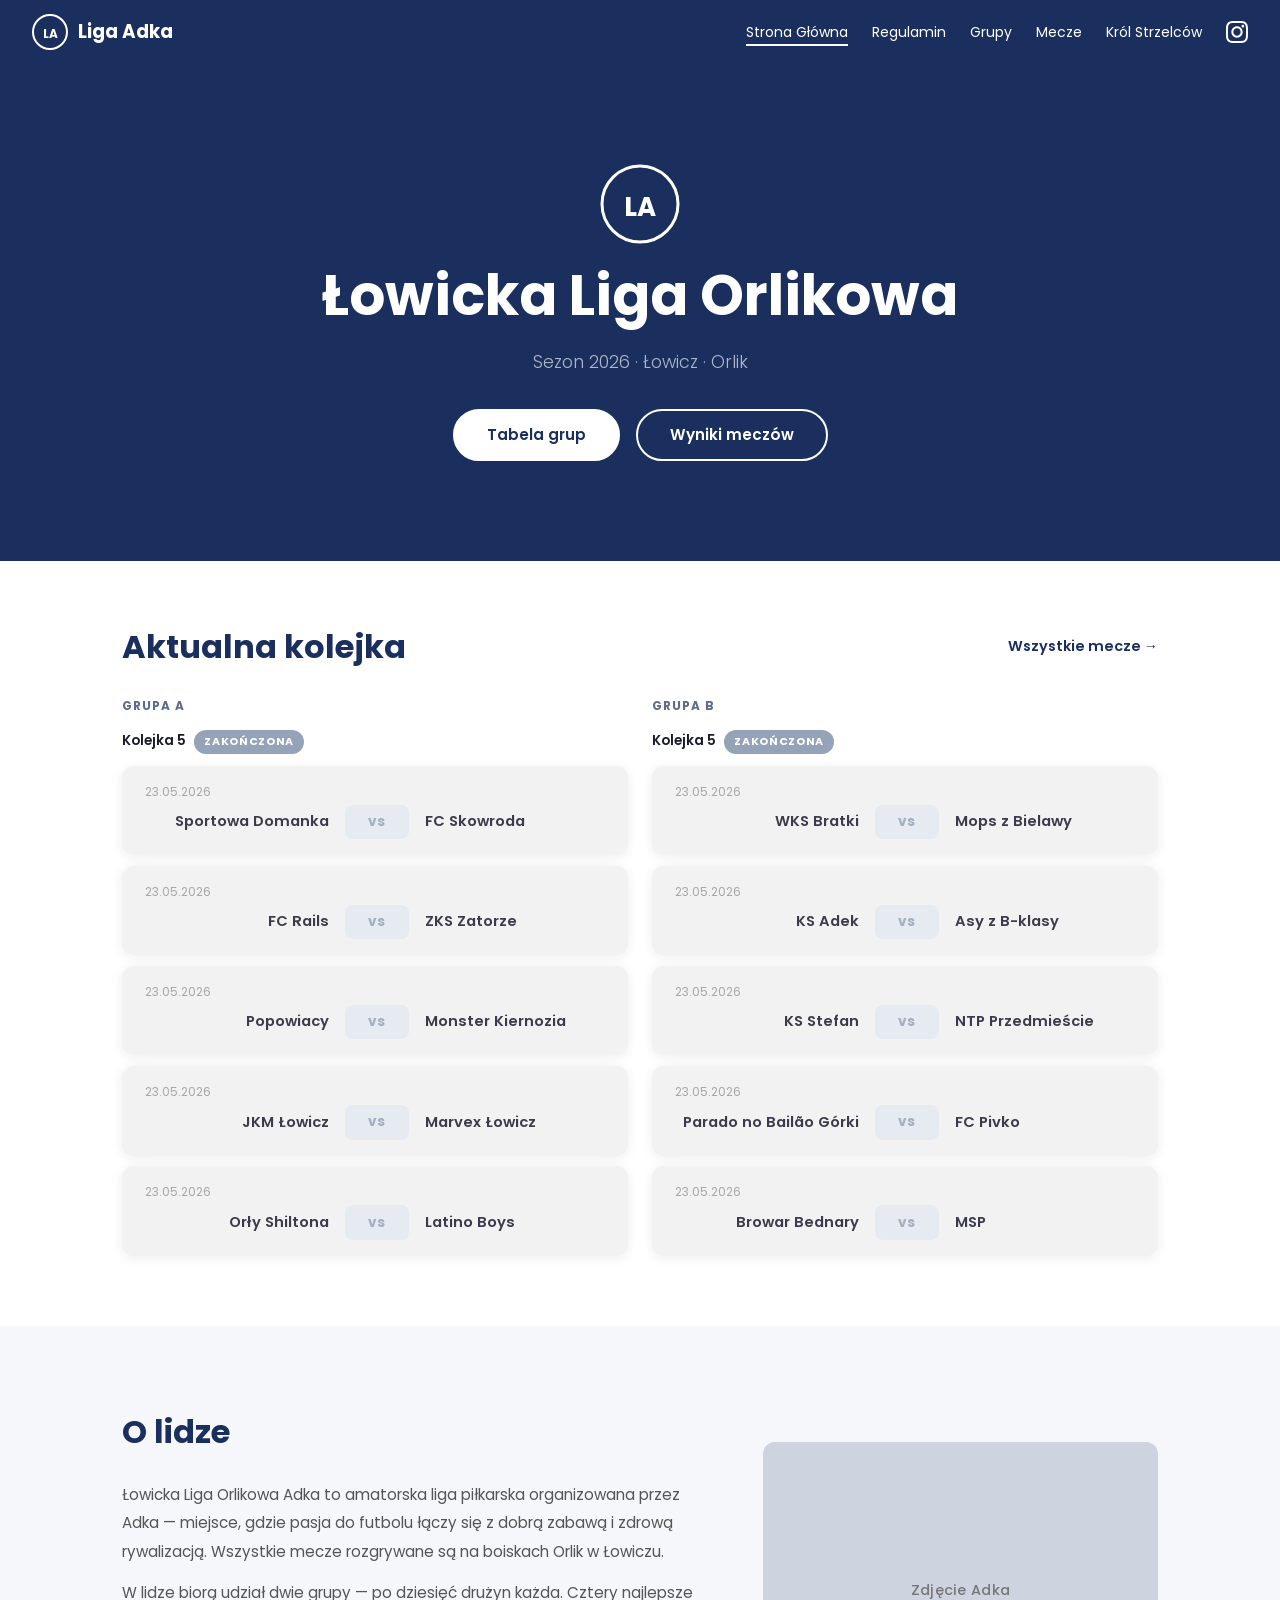
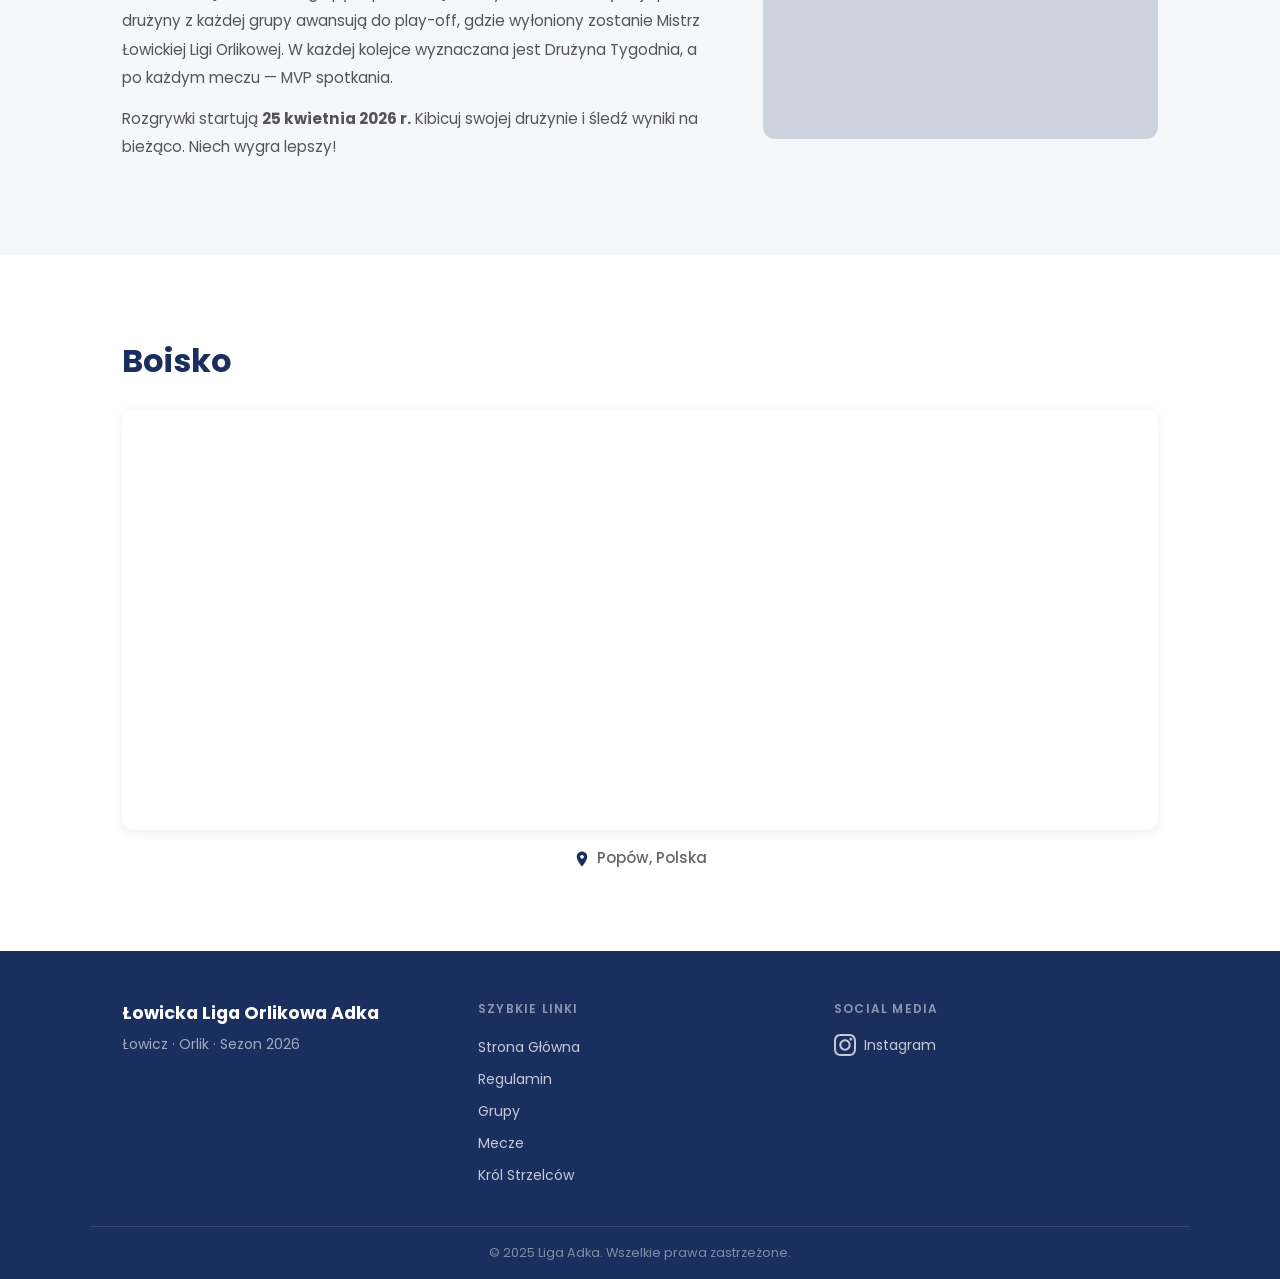
==== index.html @ f75d4519 "Pierwsza wersja strony Łowickiej Ligi Orlikowej Adka Co-Authored-By: Claude Sonnet 4.6 <noreply@anth" ====
<!DOCTYPE html>
<html lang="pl">
<head>
  <meta charset="UTF-8" />
  <meta name="viewport" content="width=device-width, initial-scale=1.0" />
  <title>Łowicka Liga Orlikowa Adka</title>
  <meta name="description" content="Łowicka Liga Orlikowa Adka – amatorska liga piłkarska na Orlikach w Łowiczu. Wyniki, tabele i terminarz." />
  <link rel="preconnect" href="https://fonts.googleapis.com" />
  <link rel="preconnect" href="https://fonts.gstatic.com" crossorigin />
  <link href="https://fonts.googleapis.com/css2?family=Poppins:wght@300;400;600;700&display=swap" rel="stylesheet" />
  <link rel="stylesheet" href="style.css" />
</head>
<body>

<!-- ======== HEADER ======== -->
<header>
  <a href="index.html" class="header-logo">
    <svg width="36" height="36" viewBox="0 0 36 36" fill="none" aria-hidden="true">
      <circle cx="18" cy="18" r="17" stroke="white" stroke-width="2"/>
      <text x="18" y="24" text-anchor="middle" fill="white" font-family="Poppins,sans-serif" font-size="12" font-weight="700">LA</text>
    </svg>
    Liga Adka
  </a>
  <nav aria-label="Główna nawigacja">
    <a href="index.html">Strona Główna</a>
    <a href="regulamin.html">Regulamin</a>
    <a href="grupy.html">Grupy</a>
    <a href="mecze.html">Mecze</a>
    <a href="krol-strzelcow.html">Król Strzelców</a>
    <a href="#" class="instagram-link" aria-label="Instagram">
      <svg viewBox="0 0 24 24" aria-hidden="true"><path d="M12 2.163c3.204 0 3.584.012 4.85.07 3.252.148 4.771 1.691 4.919 4.919.058 1.265.069 1.645.069 4.849 0 3.205-.012 3.584-.069 4.849-.149 3.225-1.664 4.771-4.919 4.919-1.266.058-1.644.07-4.85.07-3.204 0-3.584-.012-4.849-.07-3.26-.149-4.771-1.699-4.919-4.92-.058-1.265-.07-1.644-.07-4.849 0-3.204.013-3.583.07-4.849.149-3.227 1.664-4.771 4.919-4.919 1.266-.057 1.645-.069 4.849-.069zm0-2.163c-3.259 0-3.667.014-4.947.072-4.358.2-6.78 2.618-6.98 6.98-.059 1.281-.073 1.689-.073 4.948 0 3.259.014 3.668.072 4.948.2 4.358 2.618 6.78 6.98 6.98 1.281.058 1.689.072 4.948.072 3.259 0 3.668-.014 4.948-.072 4.354-.2 6.782-2.618 6.979-6.98.059-1.28.073-1.689.073-4.948 0-3.259-.014-3.667-.072-4.947-.196-4.354-2.617-6.78-6.979-6.98-1.281-.059-1.69-.073-4.949-.073zm0 5.838c-3.403 0-6.162 2.759-6.162 6.162s2.759 6.163 6.162 6.163 6.162-2.759 6.162-6.163c0-3.403-2.759-6.162-6.162-6.162zm0 10.162c-2.209 0-4-1.79-4-4 0-2.209 1.791-4 4-4s4 1.791 4 4c0 2.21-1.791 4-4 4zm6.406-11.845c-.796 0-1.441.645-1.441 1.44s.645 1.44 1.441 1.44c.795 0 1.439-.645 1.439-1.44s-.644-1.44-1.439-1.44z"/></svg>
    </a>
  </nav>
  <button class="hamburger" aria-label="Otwórz menu" aria-expanded="false">
    <span></span><span></span><span></span>
  </button>
</header>

<div class="nav-overlay" aria-hidden="true"></div>
<nav class="mobile-nav" aria-label="Menu mobilne">
  <a href="index.html">Strona Główna</a>
  <a href="regulamin.html">Regulamin</a>
  <a href="grupy.html">Grupy</a>
  <a href="mecze.html">Mecze</a>
  <a href="krol-strzelcow.html">Król Strzelców</a>
  <a href="#" class="instagram-link" aria-label="Instagram">
    <svg viewBox="0 0 24 24" aria-hidden="true"><path d="M12 2.163c3.204 0 3.584.012 4.85.07 3.252.148 4.771 1.691 4.919 4.919.058 1.265.069 1.645.069 4.849 0 3.205-.012 3.584-.069 4.849-.149 3.225-1.664 4.771-4.919 4.919-1.266.058-1.644.07-4.85.07-3.204 0-3.584-.012-4.849-.07-3.26-.149-4.771-1.699-4.919-4.92-.058-1.265-.07-1.644-.07-4.849 0-3.204.013-3.583.07-4.849.149-3.227 1.664-4.771 4.919-4.919 1.266-.057 1.645-.069 4.849-.069zm0-2.163c-3.259 0-3.667.014-4.947.072-4.358.2-6.78 2.618-6.98 6.98-.059 1.281-.073 1.689-.073 4.948 0 3.259.014 3.668.072 4.948.2 4.358 2.618 6.78 6.98 6.98 1.281.058 1.689.072 4.948.072 3.259 0 3.668-.014 4.948-.072 4.354-.2 6.782-2.618 6.979-6.98.059-1.28.073-1.689.073-4.948 0-3.259-.014-3.667-.072-4.947-.196-4.354-2.617-6.78-6.979-6.98-1.281-.059-1.69-.073-4.949-.073zm0 5.838c-3.403 0-6.162 2.759-6.162 6.162s2.759 6.163 6.162 6.163 6.162-2.759 6.162-6.163c0-3.403-2.759-6.162-6.162-6.162zm0 10.162c-2.209 0-4-1.79-4-4 0-2.209 1.791-4 4-4s4 1.791 4 4c0 2.21-1.791 4-4 4zm6.406-11.845c-.796 0-1.441.645-1.441 1.44s.645 1.44 1.441 1.44c.795 0 1.439-.645 1.439-1.44s-.644-1.44-1.439-1.44z"/></svg>
    Instagram
  </a>
</nav>

<!-- ======== MAIN ======== -->
<main>

  <!-- HERO -->
  <section class="hero">
    <svg class="hero-logo" viewBox="0 0 80 80" fill="none" aria-label="Logo Liga Adka">
      <circle cx="40" cy="40" r="38" stroke="white" stroke-width="3"/>
      <text x="40" y="52" text-anchor="middle" fill="white" font-family="Poppins,sans-serif" font-size="26" font-weight="700">LA</text>
    </svg>
    <h1>Łowicka Liga Orlikowa</h1>
    <p>Sezon 2026 · Łowicz · Orlik</p>
    <div class="hero-buttons">
      <a href="grupy.html" class="btn btn-filled">Tabela grup</a>
      <a href="mecze.html" class="btn btn-outline">Wyniki meczów</a>
    </div>
  </section>

  <!-- AKTUALNA KOLEJKA -->
  <section class="index-round-section">
    <div class="container">
      <div class="index-round-header fade-up">
        <h2>Aktualna kolejka</h2>
        <a href="mecze.html" class="link-arrow">Wszystkie mecze →</a>
      </div>
      <div id="index-round-preview" class="fade-up">
        <div class="spinner-wrap"><div class="spinner"></div></div>
      </div>
    </div>
  </section>

  <!-- O LIDZE -->
  <section>
    <div class="container">
      <div class="about-grid fade-up">
        <div class="about-text">
          <h2>O lidze</h2>
          <p>Łowicka Liga Orlikowa Adka to amatorska liga piłkarska organizowana przez Adka — miejsce, gdzie pasja do futbolu łączy się z dobrą zabawą i zdrową rywalizacją. Wszystkie mecze rozgrywane są na boiskach Orlik w Łowiczu.</p>
          <p>W lidze biorą udział dwie grupy — po dziesięć drużyn każda. Cztery najlepsze drużyny z każdej grupy awansują do play-off, gdzie wyłoniony zostanie Mistrz Łowickiej Ligi Orlikowej. W każdej kolejce wyznaczana jest Drużyna Tygodnia, a po każdym meczu — MVP spotkania.</p>
          <p>Rozgrywki startują <strong>25 kwietnia 2026 r.</strong> Kibicuj swojej drużynie i śledź wyniki na bieżąco. Niech wygra lepszy!</p>
        </div>
        <div class="about-image" role="img" aria-label="Zdjęcie Adka">
          Zdjęcie Adka
        </div>
      </div>
    </div>
  </section>

  <!-- BOISKO -->
  <section class="location-section">
    <div class="container">
      <h2 class="fade-up">Boisko</h2>
      <div class="map-wrapper fade-up">
        <iframe
          src="https://maps.google.com/maps?q=Pop%C3%B3w%2C+Polska&t=&z=13&ie=UTF8&iwloc=&output=embed"
          title="Lokalizacja boiska – Popów, Polska"
          allowfullscreen
          loading="lazy"
          referrerpolicy="no-referrer-when-downgrade">
        </iframe>
      </div>
      <div class="location-label fade-up">
        <svg viewBox="0 0 24 24" aria-hidden="true"><path d="M12 2C8.13 2 5 5.13 5 9c0 5.25 7 13 7 13s7-7.75 7-13c0-3.87-3.13-7-7-7zm0 9.5c-1.38 0-2.5-1.12-2.5-2.5s1.12-2.5 2.5-2.5 2.5 1.12 2.5 2.5-1.12 2.5-2.5 2.5z"/></svg>
        Popów, Polska
      </div>
    </div>
  </section>

</main>

<!-- ======== FOOTER ======== -->
<footer>
  <div class="footer-inner">
    <div class="footer-brand">
      <strong>Łowicka Liga Orlikowa Adka</strong>
      <p>Łowicz · Orlik · Sezon 2026</p>
    </div>
    <div class="footer-links">
      <h4>Szybkie linki</h4>
      <ul>
        <li><a href="index.html">Strona Główna</a></li>
        <li><a href="regulamin.html">Regulamin</a></li>
        <li><a href="grupy.html">Grupy</a></li>
        <li><a href="mecze.html">Mecze</a></li>
        <li><a href="krol-strzelcow.html">Król Strzelców</a></li>
      </ul>
    </div>
    <div class="footer-social">
      <h4>Social Media</h4>
      <a href="#" aria-label="Profil Instagram Ligi Adka">
        <svg viewBox="0 0 24 24" aria-hidden="true"><path d="M12 2.163c3.204 0 3.584.012 4.85.07 3.252.148 4.771 1.691 4.919 4.919.058 1.265.069 1.645.069 4.849 0 3.205-.012 3.584-.069 4.849-.149 3.225-1.664 4.771-4.919 4.919-1.266.058-1.644.07-4.85.07-3.204 0-3.584-.012-4.849-.07-3.26-.149-4.771-1.699-4.919-4.92-.058-1.265-.07-1.644-.07-4.849 0-3.204.013-3.583.07-4.849.149-3.227 1.664-4.771 4.919-4.919 1.266-.057 1.645-.069 4.849-.069zm0-2.163c-3.259 0-3.667.014-4.947.072-4.358.2-6.78 2.618-6.98 6.98-.059 1.281-.073 1.689-.073 4.948 0 3.259.014 3.668.072 4.948.2 4.358 2.618 6.78 6.98 6.98 1.281.058 1.689.072 4.948.072 3.259 0 3.668-.014 4.948-.072 4.354-.2 6.782-2.618 6.979-6.98.059-1.28.073-1.689.073-4.948 0-3.259-.014-3.667-.072-4.947-.196-4.354-2.617-6.78-6.979-6.98-1.281-.059-1.69-.073-4.949-.073zm0 5.838c-3.403 0-6.162 2.759-6.162 6.162s2.759 6.163 6.162 6.163 6.162-2.759 6.162-6.163c0-3.403-2.759-6.162-6.162-6.162zm0 10.162c-2.209 0-4-1.79-4-4 0-2.209 1.791-4 4-4s4 1.791 4 4c0 2.21-1.791 4-4 4zm6.406-11.845c-.796 0-1.441.645-1.441 1.44s.645 1.44 1.441 1.44c.795 0 1.439-.645 1.439-1.44s-.644-1.44-1.439-1.44z"/></svg>
        Instagram
      </a>
    </div>
  </div>
  <div class="footer-bottom">
    <p>© 2025 Liga Adka. Wszelkie prawa zastrzeżone.</p>
  </div>
</footer>

<script src="script.js"></script>
</body>
</html>
---- style.css ----
@import url('https://fonts.googleapis.com/css2?family=Poppins:wght@300;400;600;700&display=swap');

*, *::before, *::after {
  box-sizing: border-box;
  margin: 0;
  padding: 0;
}

:root {
  --primary: #1a2f5e;
  --white: #ffffff;
  --bg: #f5f7fa;
  --text: #1a1a2e;
  --card-shadow: 0 2px 12px rgba(0,0,0,0.08);
  --radius: 12px;
  --transition: 0.3s ease;
}

html { scroll-behavior: smooth; }

body {
  font-family: 'Poppins', sans-serif;
  background: var(--bg);
  color: var(--text);
  line-height: 1.6;
  min-height: 100vh;
  display: flex;
  flex-direction: column;
}

main { flex: 1; }

/* ======== HEADER ======== */
header {
  position: sticky;
  top: 0;
  z-index: 1000;
  background: var(--primary);
  padding: 0 2rem;
  height: 64px;
  display: flex;
  align-items: center;
  justify-content: space-between;
}

.header-logo {
  color: var(--white);
  font-weight: 700;
  font-size: 1.15rem;
  text-decoration: none;
  display: flex;
  align-items: center;
  gap: 0.6rem;
  flex-shrink: 0;
}

.header-logo svg { width: 36px; height: 36px; }

header > nav {
  display: flex;
  align-items: center;
  gap: 1.5rem;
}

header > nav a {
  color: var(--white);
  text-decoration: none;
  font-weight: 400;
  font-size: 0.875rem;
  position: relative;
  transition: opacity var(--transition);
  white-space: nowrap;
}

header > nav a::after {
  content: '';
  position: absolute;
  bottom: -3px;
  left: 0;
  width: 0;
  height: 2px;
  background: var(--white);
  transition: width var(--transition);
}

header > nav a:hover::after,
header > nav a.active::after { width: 100%; }

header > nav a.instagram-link { display: flex; align-items: center; }
header > nav a.instagram-link svg { width: 22px; height: 22px; fill: var(--white); }

/* ======== HAMBURGER ======== */
.hamburger {
  display: none;
  flex-direction: column;
  justify-content: space-between;
  width: 26px;
  height: 18px;
  cursor: pointer;
  background: none;
  border: none;
  padding: 0;
  z-index: 1100;
  flex-shrink: 0;
}

.hamburger span {
  display: block;
  height: 2px;
  background: var(--white);
  border-radius: 2px;
  transition: transform var(--transition), opacity var(--transition);
}

.hamburger.open span:nth-child(1) { transform: translateY(8px) rotate(45deg); }
.hamburger.open span:nth-child(2) { opacity: 0; }
.hamburger.open span:nth-child(3) { transform: translateY(-8px) rotate(-45deg); }

/* ======== MOBILE NAV ======== */
.mobile-nav {
  display: none;
  position: fixed;
  top: 0;
  right: -50%;
  width: 50%;
  height: 100%;
  background: var(--primary);
  z-index: 1050;
  flex-direction: column;
  padding: 80px 2rem 2rem;
  gap: 0;
  transition: right var(--transition);
  overflow-y: auto;
}

.mobile-nav.open { right: 0; }

.mobile-nav a {
  color: var(--white);
  text-decoration: none;
  font-size: 1rem;
  font-weight: 500;
  padding: 0.85rem 0;
  border-bottom: 1px solid rgba(255,255,255,0.12);
  transition: opacity var(--transition);
}

.mobile-nav a:last-child { border-bottom: none; margin-top: 0.5rem; }
.mobile-nav a:hover { opacity: 0.8; }

.mobile-nav a.instagram-link {
  display: flex;
  align-items: center;
  gap: 0.6rem;
}

.mobile-nav a.instagram-link svg {
  width: 20px;
  height: 20px;
  fill: var(--white);
}

.nav-overlay {
  display: none;
  position: fixed;
  top: 0;
  left: 0;
  width: 50%;
  height: 100%;
  z-index: 1040;
  cursor: pointer;
}

.nav-overlay.open { display: block; }

/* ======== HERO ======== */
.hero {
  background: var(--primary);
  padding: 100px 2rem;
  text-align: center;
  display: flex;
  flex-direction: column;
  align-items: center;
  gap: 1.25rem;
}

.hero-logo { width: 80px; height: 80px; }

.hero h1 {
  color: var(--white);
  font-size: clamp(2rem, 5vw, 3.5rem);
  font-weight: 700;
  line-height: 1.15;
}

.hero p {
  color: rgba(255,255,255,0.65);
  font-size: 1.1rem;
  font-weight: 300;
}

.hero-buttons {
  display: flex;
  gap: 1rem;
  flex-wrap: wrap;
  justify-content: center;
  margin-top: 0.75rem;
}

/* ======== BUTTONS ======== */
.btn {
  display: inline-block;
  padding: 0.75rem 2rem;
  border-radius: 999px;
  font-family: 'Poppins', sans-serif;
  font-size: 0.95rem;
  font-weight: 600;
  text-decoration: none;
  cursor: pointer;
  transition: var(--transition);
}

.btn-filled {
  background: var(--white);
  color: var(--primary);
  border: 2px solid var(--white);
}

.btn-filled:hover { background: rgba(255,255,255,0.87); }

.btn-outline {
  background: transparent;
  color: var(--white);
  border: 2px solid var(--white);
}

.btn-outline:hover { background: rgba(255,255,255,0.15); }

/* ======== LAYOUT ======== */
section { padding: 80px 0; }

.container {
  max-width: 1100px;
  margin: 0 auto;
  padding: 0 2rem;
}

.page-header {
  background: var(--primary);
  padding: 3rem 2rem;
  text-align: center;
}

.page-header h1 {
  color: var(--white);
  font-size: clamp(1.8rem, 4vw, 2.5rem);
  font-weight: 700;
}

h2 {
  color: var(--primary);
  font-size: clamp(1.4rem, 3vw, 2rem);
  font-weight: 700;
  margin-bottom: 1.5rem;
}

/* ======== O LIDZE ======== */
.about-grid {
  display: grid;
  grid-template-columns: 3fr 2fr;
  gap: 3rem;
  align-items: center;
}

.about-text p {
  color: #555;
  line-height: 1.85;
  margin-bottom: 0.85rem;
  font-size: 0.95rem;
}

.about-image {
  background: #ced3e0;
  border-radius: var(--radius);
  aspect-ratio: 4/3;
  display: flex;
  align-items: center;
  justify-content: center;
  color: #777;
  font-size: 0.9rem;
  text-align: center;
  font-weight: 500;
  letter-spacing: 0.02em;
}

/* ======== LOCATION ======== */
.location-section { background: var(--white); }

.map-wrapper {
  border-radius: var(--radius);
  overflow: hidden;
  box-shadow: var(--card-shadow);
  margin-bottom: 1rem;
}

.map-wrapper iframe {
  display: block;
  width: 100%;
  height: 420px;
  border: none;
}

.location-label {
  display: flex;
  align-items: center;
  justify-content: center;
  gap: 0.4rem;
  color: #666;
  font-size: 0.95rem;
  font-weight: 500;
}

.location-label svg { width: 18px; height: 18px; fill: var(--primary); flex-shrink: 0; }

/* ======== TABS ======== */
.tabs-wrapper { margin-bottom: 0; }

.tabs {
  display: flex;
  gap: 0.5rem;
  margin-bottom: 1.5rem;
}

.tab-btn {
  padding: 0.6rem 1.6rem;
  border-radius: 999px;
  border: 2px solid var(--primary);
  background: var(--white);
  color: var(--primary);
  font-family: 'Poppins', sans-serif;
  font-size: 0.9rem;
  font-weight: 600;
  cursor: pointer;
  transition: background var(--transition), color var(--transition);
}

.tab-btn.active,
.tab-btn:hover {
  background: var(--primary);
  color: var(--white);
}

.tab-panel { display: none; }
.tab-panel.active { display: block; }

/* ======== TABLES ======== */
.table-wrapper {
  overflow-x: auto;
  border-radius: var(--radius);
  box-shadow: var(--card-shadow);
}

table {
  width: 100%;
  border-collapse: collapse;
  background: var(--white);
  font-size: 0.88rem;
}

thead th {
  background: var(--primary);
  color: var(--white);
  padding: 0.9rem 1rem;
  text-align: left;
  font-weight: 600;
  white-space: nowrap;
  font-size: 0.8rem;
  text-transform: uppercase;
  letter-spacing: 0.04em;
}

tbody tr {
  border-bottom: 1px solid #eef0f5;
  transition: background var(--transition);
}

tbody tr:hover { background: #f0f4ff; }
tbody tr:last-child { border-bottom: none; }

tbody td {
  padding: 0.85rem 1rem;
  white-space: nowrap;
}

td.pts {
  font-weight: 700;
  color: var(--primary);
  font-size: 1rem;
}

/* Top 3 scorer */
tr.gold   { background: #fffbeb; }
tr.silver { background: #f8f9fa; }
tr.bronze { background: #fff5f0; }

tr.gold td:nth-child(1)::before   { content: '🥇 '; }
tr.silver td:nth-child(1)::before { content: '🥈 '; }
tr.bronze td:nth-child(1)::before { content: '🥉 '; }

/* Playoff advancement zone */
tr.advances td:first-child {
  border-left: 3px solid #27ae60;
  padding-left: calc(1rem - 3px);
}

.playoffs-legend {
  display: flex;
  align-items: center;
  gap: 0.5rem;
  margin-top: 0.75rem;
  font-size: 0.78rem;
  color: #555;
  font-weight: 500;
}

.playoffs-legend-dot {
  width: 14px;
  height: 14px;
  border-left: 3px solid #27ae60;
  background: rgba(39,174,96,0.07);
  border-radius: 2px;
  flex-shrink: 0;
}

.playoff-cutoff {
  border-bottom: 2px dashed #27ae60 !important;
}

/* ======== ROUND NAVIGATOR ======== */
.round-nav {
  display: flex;
  align-items: center;
  justify-content: space-between;
  background: var(--white);
  border-radius: var(--radius);
  box-shadow: var(--card-shadow);
  padding: 1rem 1.25rem;
  margin-bottom: 1.25rem;
  gap: 0.5rem;
}

.round-nav-btn {
  width: 40px;
  height: 40px;
  min-width: 40px;
  border-radius: 50%;
  border: 2px solid var(--primary);
  background: transparent;
  color: var(--primary);
  cursor: pointer;
  display: flex;
  align-items: center;
  justify-content: center;
  transition: background var(--transition), color var(--transition), border-color var(--transition);
}

.round-nav-btn:hover:not(:disabled) {
  background: var(--primary);
  color: var(--white);
}

.round-nav-btn:disabled {
  border-color: #ddd;
  color: #ccc;
  cursor: not-allowed;
}

.round-nav-btn svg { width: 20px; height: 20px; fill: currentColor; }

.round-nav-center {
  flex: 1;
  text-align: center;
  display: flex;
  flex-direction: column;
  align-items: center;
  gap: 0.15rem;
}

.round-nav-num {
  font-weight: 700;
  font-size: 1.05rem;
  color: var(--primary);
  line-height: 1.2;
}

.round-nav-date {
  font-size: 0.8rem;
  color: #888;
}

.round-badge {
  display: inline-block;
  padding: 0.18rem 0.65rem;
  border-radius: 999px;
  font-size: 0.68rem;
  font-weight: 700;
  letter-spacing: 0.06em;
  text-transform: uppercase;
  margin-top: 0.2rem;
}

.round-badge.today-badge-round { background: #27ae60; color: #fff; animation: badge-pulse 2s ease infinite; }
.round-badge.upcoming-badge    { background: #3b82f6; color: #fff; }
.round-badge.past-badge        { background: #94a3b8; color: #fff; }

@keyframes badge-pulse { 0%,100% { opacity:1; } 50% { opacity:.7; } }

.round-dots {
  display: flex;
  justify-content: center;
  gap: 6px;
  margin-top: 1rem;
}

.round-dot {
  width: 8px;
  height: 8px;
  border-radius: 50%;
  cursor: pointer;
  transition: background var(--transition), transform var(--transition);
}

.round-dot.past     { background: #c8d0e0; }
.round-dot.upcoming { background: #bfdbfe; }
.round-dot.active   { background: var(--primary); transform: scale(1.4); }
.round-dot.today    { background: #27ae60; }

/* ======== MATCH CARDS ======== */
.match-card {
  background: var(--white);
  border-radius: var(--radius);
  box-shadow: var(--card-shadow);
  padding: 1rem 1.25rem;
  display: grid;
  grid-template-columns: 1fr auto 1fr;
  grid-template-rows: auto auto;
  align-items: center;
  column-gap: 1rem;
  row-gap: 0.25rem;
  margin-bottom: 0.65rem;
  transition: transform var(--transition), box-shadow var(--transition);
  border-left: 3px solid transparent;
}

.match-card:hover {
  transform: translateY(-4px);
  box-shadow: 0 6px 20px rgba(0,0,0,0.12);
}

.match-card.status-today  { border-left-color: #27ae60; background: #f0fdf4; }
.match-card.status-past   { opacity: 0.92; }
.match-card.status-upcoming { border-left-color: #3b82f6; }

.match-date {
  grid-column: 1 / -1;
  font-size: 0.75rem;
  color: #999;
  font-weight: 400;
  display: flex;
  align-items: center;
  gap: 0.4rem;
}

.today-label {
  display: inline-block;
  background: #27ae60;
  color: #fff;
  font-size: 0.6rem;
  font-weight: 700;
  padding: 0.1rem 0.4rem;
  border-radius: 4px;
  letter-spacing: 0.06em;
  text-transform: uppercase;
}

.match-home {
  text-align: right;
  font-weight: 600;
  font-size: 0.92rem;
}

.match-score {
  background: var(--primary);
  color: var(--white);
  padding: 0.4rem 0.9rem;
  border-radius: 8px;
  font-weight: 700;
  font-size: 1rem;
  text-align: center;
  white-space: nowrap;
  min-width: 64px;
  letter-spacing: 0.02em;
}

.match-score.pending {
  background: #e2e8f0;
  color: #94a3b8;
  font-size: 0.85rem;
}

.match-away {
  font-weight: 600;
  font-size: 0.92rem;
}

/* ======== INDEX ROUND PREVIEW ======== */
.index-round-section {
  background: var(--white);
  padding: 60px 0;
}

.index-round-header {
  display: flex;
  align-items: center;
  justify-content: space-between;
  margin-bottom: 1.5rem;
  flex-wrap: wrap;
  gap: 0.75rem;
}

.index-round-header h2 { margin-bottom: 0; }

.link-arrow {
  color: var(--primary);
  text-decoration: none;
  font-weight: 600;
  font-size: 0.9rem;
  display: flex;
  align-items: center;
  gap: 0.3rem;
  transition: gap var(--transition);
  white-space: nowrap;
}

.link-arrow:hover { gap: 0.6rem; }

.round-preview-grid {
  display: grid;
  grid-template-columns: 1fr 1fr;
  gap: 1.5rem;
}

.round-preview-col h3 {
  font-size: 0.75rem;
  font-weight: 700;
  text-transform: uppercase;
  letter-spacing: 0.08em;
  color: var(--primary);
  margin-bottom: 0.75rem;
  opacity: 0.7;
}

.round-preview-info {
  display: flex;
  align-items: center;
  gap: 0.5rem;
  margin-bottom: 0.75rem;
  font-size: 0.85rem;
  font-weight: 600;
  color: var(--text);
}

@media (max-width: 600px) {
  .round-preview-grid { grid-template-columns: 1fr; }
}

/* ======== CLUB LINK IN TABLE ======== */
.club-link {
  background: none;
  border: none;
  padding: 0;
  font-family: inherit;
  font-size: inherit;
  font-weight: 600;
  color: var(--primary);
  cursor: pointer;
  text-decoration: underline;
  text-decoration-color: transparent;
  text-underline-offset: 3px;
  transition: text-decoration-color var(--transition), opacity var(--transition);
  text-align: left;
}

.club-link:hover {
  text-decoration-color: var(--primary);
  opacity: 0.8;
}

/* ======== CLUB MODAL ======== */
.club-modal-overlay {
  display: none;
  position: fixed;
  inset: 0;
  background: rgba(10, 20, 50, 0.55);
  z-index: 3000;
  align-items: center;
  justify-content: center;
  padding: 1rem;
  backdrop-filter: blur(3px);
  animation: overlay-in 0.2s ease;
}

.club-modal-overlay.open {
  display: flex;
}

@keyframes overlay-in { from { opacity:0; } to { opacity:1; } }

.club-modal {
  background: var(--white);
  border-radius: 16px;
  max-width: 480px;
  width: 100%;
  max-height: 88vh;
  overflow-y: auto;
  box-shadow: 0 24px 64px rgba(0,0,0,0.28);
  animation: modal-in 0.25s ease;
}

@keyframes modal-in {
  from { opacity:0; transform: translateY(20px) scale(0.97); }
  to   { opacity:1; transform: translateY(0) scale(1); }
}

.club-modal-header {
  background: var(--primary);
  padding: 1.5rem;
  border-radius: 16px 16px 0 0;
  display: flex;
  align-items: flex-start;
  justify-content: space-between;
  gap: 1rem;
}

.club-modal-badge {
  display: inline-block;
  background: rgba(255,255,255,0.2);
  color: rgba(255,255,255,0.85);
  font-size: 0.7rem;
  font-weight: 700;
  text-transform: uppercase;
  letter-spacing: 0.08em;
  padding: 0.18rem 0.6rem;
  border-radius: 999px;
  margin-bottom: 0.4rem;
}

.club-modal-title {
  color: var(--white);
  font-size: 1.25rem;
  font-weight: 700;
  margin: 0;
}

.club-modal-close {
  background: rgba(255,255,255,0.15);
  border: none;
  color: var(--white);
  width: 34px;
  height: 34px;
  min-width: 34px;
  border-radius: 50%;
  cursor: pointer;
  font-size: 1rem;
  display: flex;
  align-items: center;
  justify-content: center;
  transition: background var(--transition);
  margin-top: 2px;
}

.club-modal-close:hover { background: rgba(255,255,255,0.28); }

.club-modal-body { padding: 1.5rem; }

.club-stats-row {
  display: flex;
  gap: 0.75rem;
  margin-bottom: 1.5rem;
}

.club-stat {
  background: var(--bg);
  border-radius: 10px;
  padding: 0.85rem 0.75rem;
  text-align: center;
  flex: 1;
}

.club-stat-num {
  font-size: 1.6rem;
  font-weight: 700;
  color: var(--primary);
  line-height: 1;
}

.club-stat-label {
  font-size: 0.72rem;
  color: #888;
  margin-top: 0.3rem;
  font-weight: 500;
}

.club-players-list {
  display: flex;
  flex-direction: column;
  gap: 0;
}

.club-player-row {
  display: flex;
  align-items: center;
  justify-content: space-between;
  padding: 0.65rem 0.75rem;
  border-radius: 8px;
  transition: background var(--transition);
}

.club-player-row:hover { background: var(--bg); }

.club-player-row.top-scorer {
  background: #fffbeb;
  font-weight: 700;
}

.club-player-name {
  font-size: 0.9rem;
  color: var(--text);
}

.club-player-goals {
  font-size: 0.85rem;
  color: #aaa;
  font-weight: 500;
  white-space: nowrap;
}

.club-player-goals.has-goals {
  color: var(--primary);
  font-weight: 700;
}

/* ======== REGULAMIN ======== */
.regulamin-card {
  background: var(--white);
  border-radius: var(--radius);
  box-shadow: var(--card-shadow);
  padding: 1.75rem 2rem;
  margin-bottom: 1.25rem;
}

.regulamin-card h3 {
  color: var(--primary);
  font-size: 1.05rem;
  font-weight: 700;
  margin-bottom: 1rem;
  padding-bottom: 0.6rem;
  border-bottom: 2px solid var(--bg);
  display: flex;
  align-items: center;
  gap: 0.5rem;
}

.regulamin-card p,
.regulamin-card li {
  color: #555;
  line-height: 1.85;
  margin-bottom: 0.5rem;
  font-size: 0.93rem;
}

.regulamin-card ul,
.regulamin-card ol {
  padding-left: 1.5rem;
}

.regulamin-card li { margin-bottom: 0.35rem; }

/* ======== FOOTER ======== */
footer {
  background: var(--primary);
  color: var(--white);
  margin-top: auto;
}

.footer-inner {
  max-width: 1100px;
  margin: 0 auto;
  padding: 3rem 2rem 2rem;
  display: grid;
  grid-template-columns: 1fr 1fr 1fr;
  gap: 2rem;
}

.footer-brand strong { font-size: 1.1rem; font-weight: 700; }
.footer-brand p { color: rgba(255,255,255,0.6); font-size: 0.875rem; margin-top: 0.4rem; }

.footer-links h4,
.footer-social h4 {
  font-size: 0.75rem;
  font-weight: 600;
  text-transform: uppercase;
  letter-spacing: 0.1em;
  color: rgba(255,255,255,0.5);
  margin-bottom: 1rem;
}

.footer-links ul { list-style: none; }
.footer-links li { margin-bottom: 0.4rem; }
.footer-links a {
  color: rgba(255,255,255,0.75);
  text-decoration: none;
  font-size: 0.875rem;
  transition: color var(--transition);
}
.footer-links a:hover { color: var(--white); }

.footer-social a {
  display: inline-flex;
  align-items: center;
  gap: 0.5rem;
  color: rgba(255,255,255,0.75);
  text-decoration: none;
  font-size: 0.875rem;
  transition: color var(--transition);
}
.footer-social a:hover { color: var(--white); }
.footer-social svg { width: 22px; height: 22px; fill: currentColor; }

.footer-bottom {
  border-top: 1px solid rgba(255,255,255,0.12);
  text-align: center;
  padding: 1rem 2rem;
  font-size: 0.8rem;
  color: rgba(255,255,255,0.45);
  max-width: 1100px;
  margin: 0 auto;
}

/* ======== SPINNER & ERROR ======== */
.spinner-wrap {
  display: flex;
  justify-content: center;
  align-items: center;
  padding: 3rem;
}

.spinner {
  width: 44px;
  height: 44px;
  border: 4px solid rgba(26,47,94,0.12);
  border-top-color: var(--primary);
  border-radius: 50%;
  animation: spin 0.75s linear infinite;
}

@keyframes spin { to { transform: rotate(360deg); } }

.error-msg {
  text-align: center;
  padding: 2.5rem 1rem;
  color: #e74c3c;
  font-size: 0.9rem;
  background: var(--white);
  border-radius: var(--radius);
  box-shadow: var(--card-shadow);
}

/* ======== FADE-UP ANIMATION ======== */
.fade-up {
  opacity: 0;
  transform: translateY(28px);
  transition: opacity 0.6s ease, transform 0.6s ease;
}

.fade-up.visible {
  opacity: 1;
  transform: translateY(0);
}

/* ======== PAGE SECTION INTRO ======== */
.section-intro {
  padding: 2.5rem 0 0;
}

/* ======== RESPONSIVE ======== */
@media (max-width: 900px) {
  .about-grid { grid-template-columns: 1fr; }
  .about-image { aspect-ratio: 16/7; order: -1; }
  .footer-inner { grid-template-columns: 1fr 1fr; }
  .footer-brand { grid-column: 1 / -1; }
}

@media (max-width: 768px) {
  header > nav { display: none; }
  .hamburger { display: flex; }
  .mobile-nav { display: flex; }

  section { padding: 60px 0; }

  .match-card {
    grid-template-columns: 1fr;
    text-align: center;
    gap: 0.5rem;
  }
  .match-home { text-align: center; }
  .match-score { margin: 0 auto; width: fit-content; }

  .footer-inner { grid-template-columns: 1fr; gap: 1.5rem; }

  .page-header { padding: 2.5rem 1.5rem; }
}

@media (max-width: 480px) {
  header { padding: 0 1.25rem; }
  .hero { padding: 80px 1.5rem; }
  .container { padding: 0 1.25rem; }
  .btn { padding: 0.65rem 1.5rem; font-size: 0.875rem; }
  .regulamin-card { padding: 1.25rem; }
}
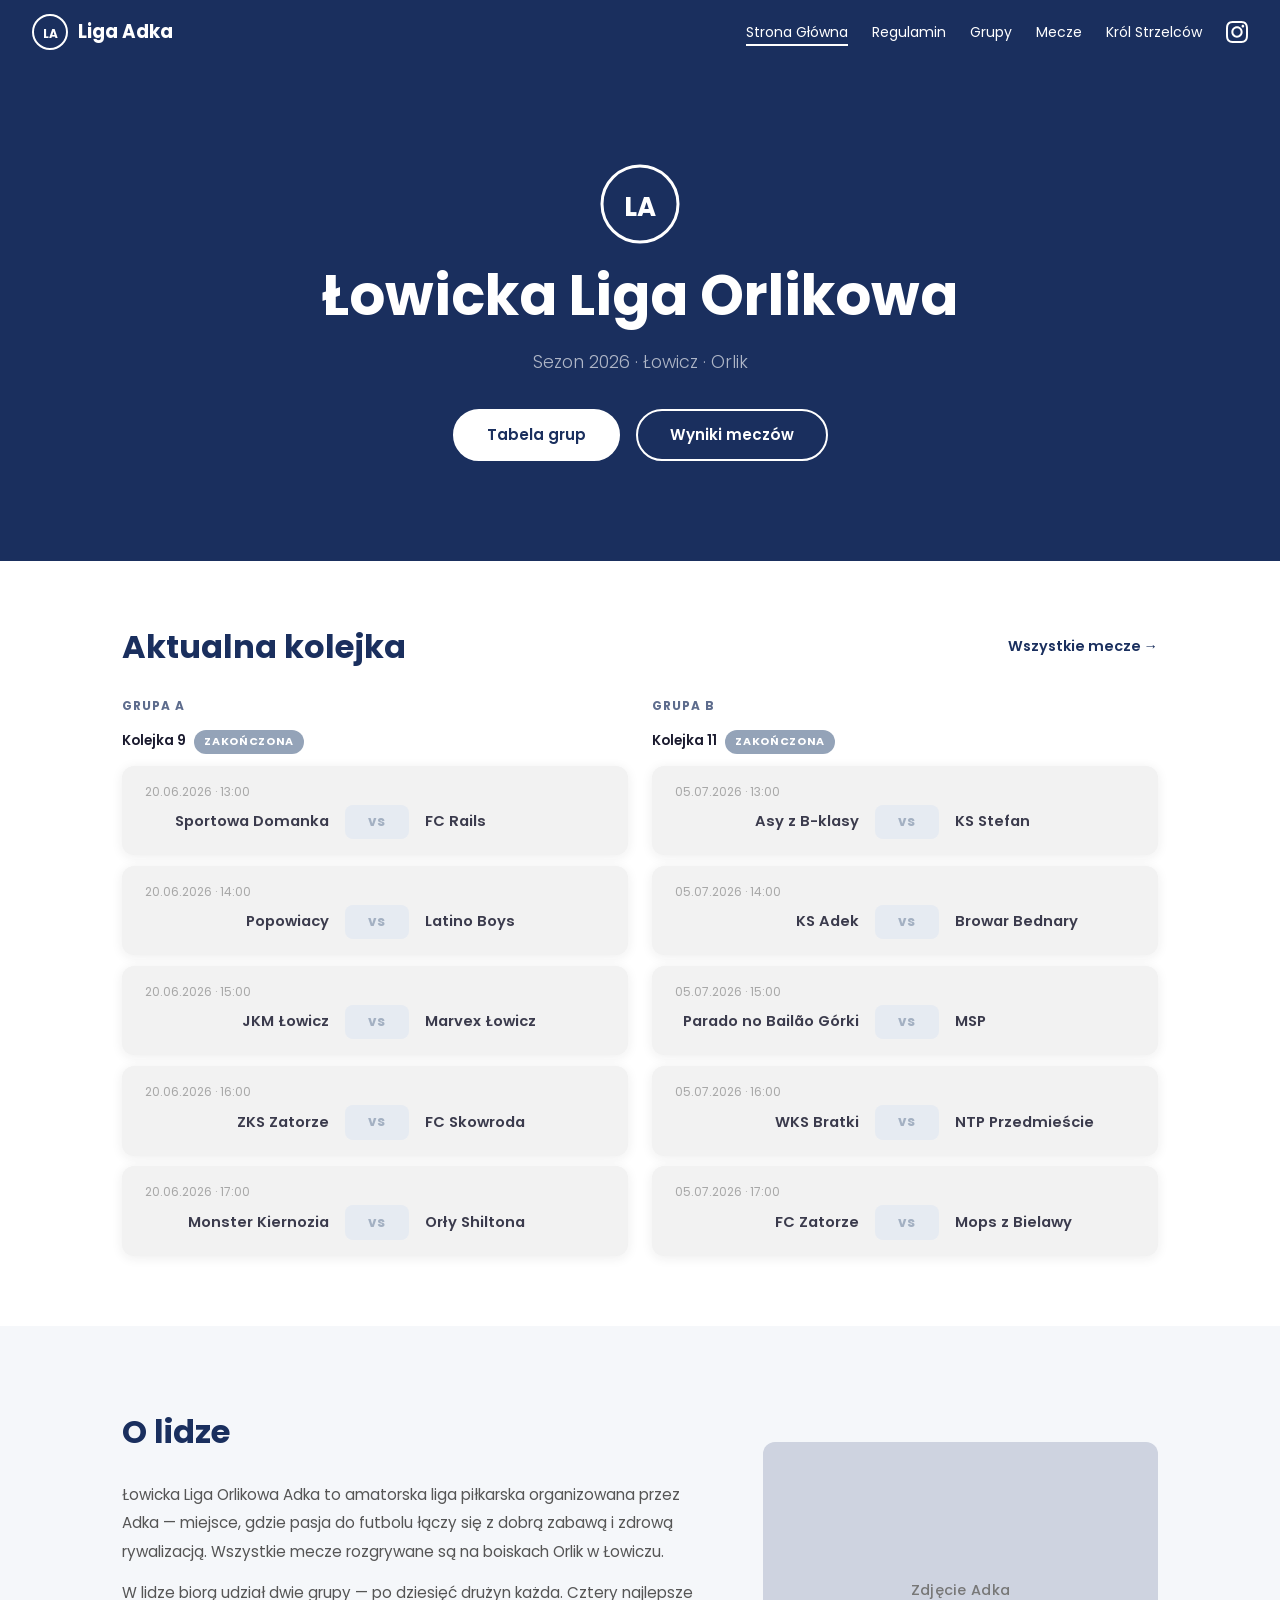
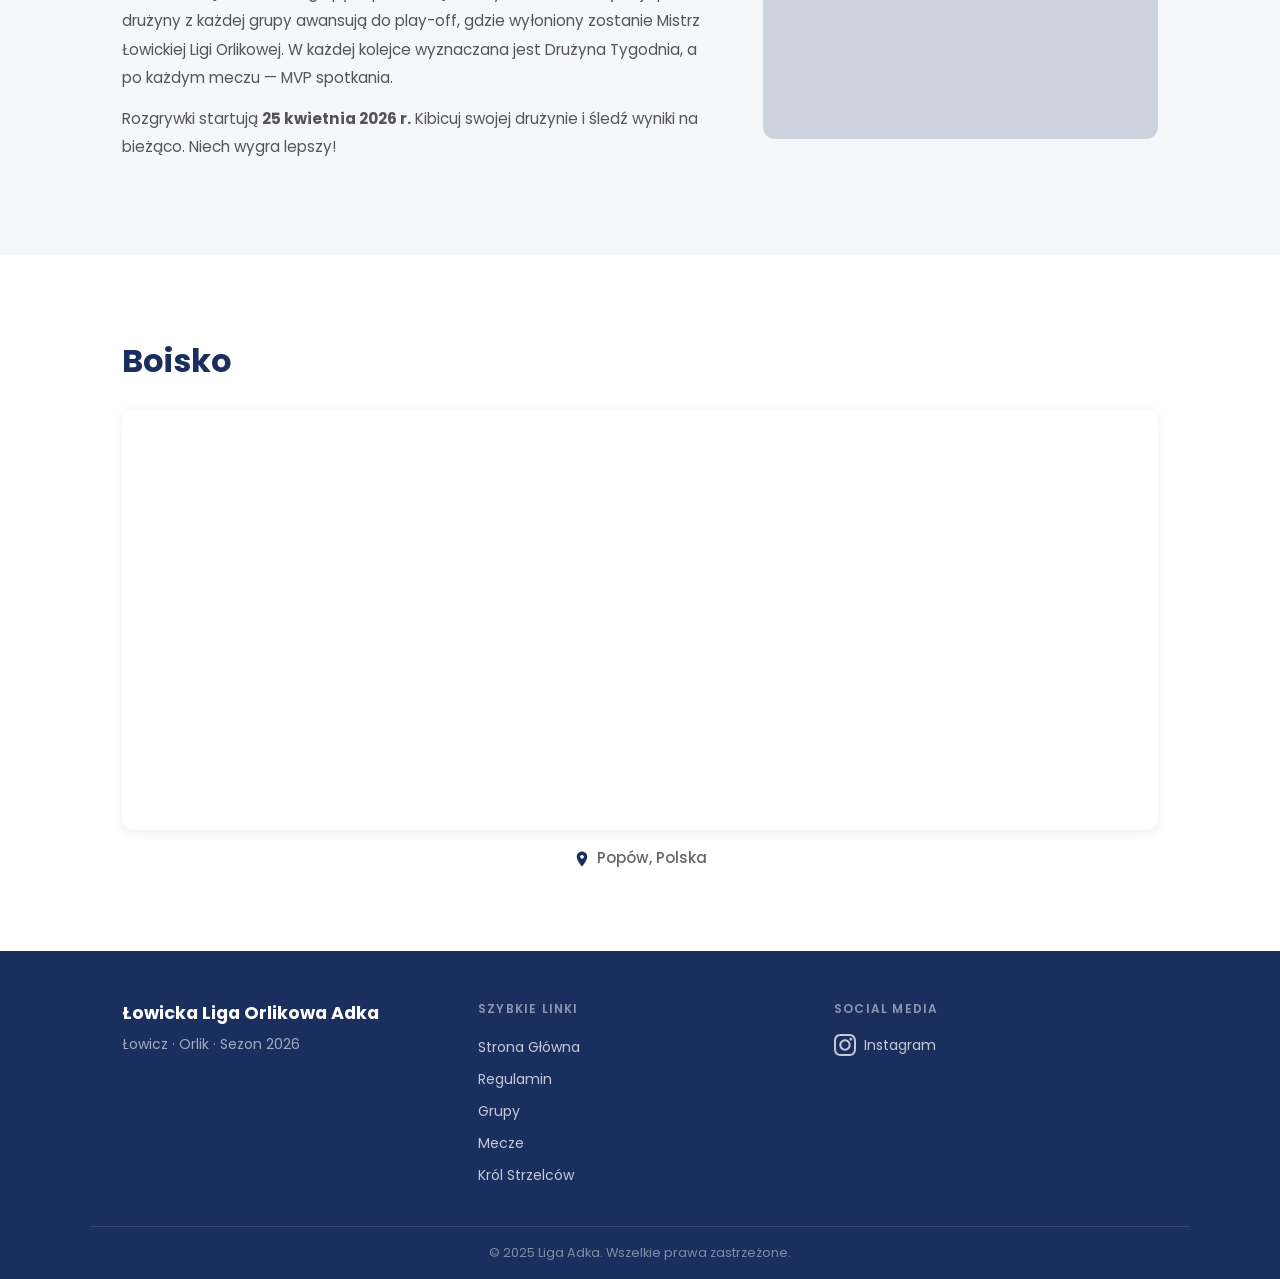
==== commit cc8cbfc1: "Aktualizacja lokalizacji mapy na Boisko Orlik Łowicz Co-Authored-By: Claude Sonnet 4.6 <noreply@anth" ====
--- a/index.html
+++ b/index.html
@@ -102,8 +102,8 @@
       <h2 class="fade-up">Boisko</h2>
       <div class="map-wrapper fade-up">
         <iframe
-          src="https://maps.google.com/maps?q=Pop%C3%B3w%2C+Polska&t=&z=13&ie=UTF8&iwloc=&output=embed"
-          title="Lokalizacja boiska – Popów, Polska"
+          src="https://maps.google.com/maps?q=52.1179756,19.9703366&t=&z=17&ie=UTF8&iwloc=&output=embed"
+          title="Lokalizacja boiska – Boisko Orlik, Łowicz"
           allowfullscreen
           loading="lazy"
           referrerpolicy="no-referrer-when-downgrade">
--- a/style.css
+++ b/style.css
@@ -403,9 +403,9 @@
 tr.silver { background: #f8f9fa; }
 tr.bronze { background: #fff5f0; }
 
-tr.gold td:nth-child(1)::before   { content: '🥇 '; }
-tr.silver td:nth-child(1)::before { content: '🥈 '; }
-tr.bronze td:nth-child(1)::before { content: '🥉 '; }
+tr.gold   td:nth-child(1) { font-weight: 700; color: #b8860b; }
+tr.silver td:nth-child(1) { font-weight: 700; color: #6b7280; }
+tr.bronze td:nth-child(1) { font-weight: 700; color: #92400e; }
 
 /* Playoff advancement zone */
 tr.advances td:first-child {
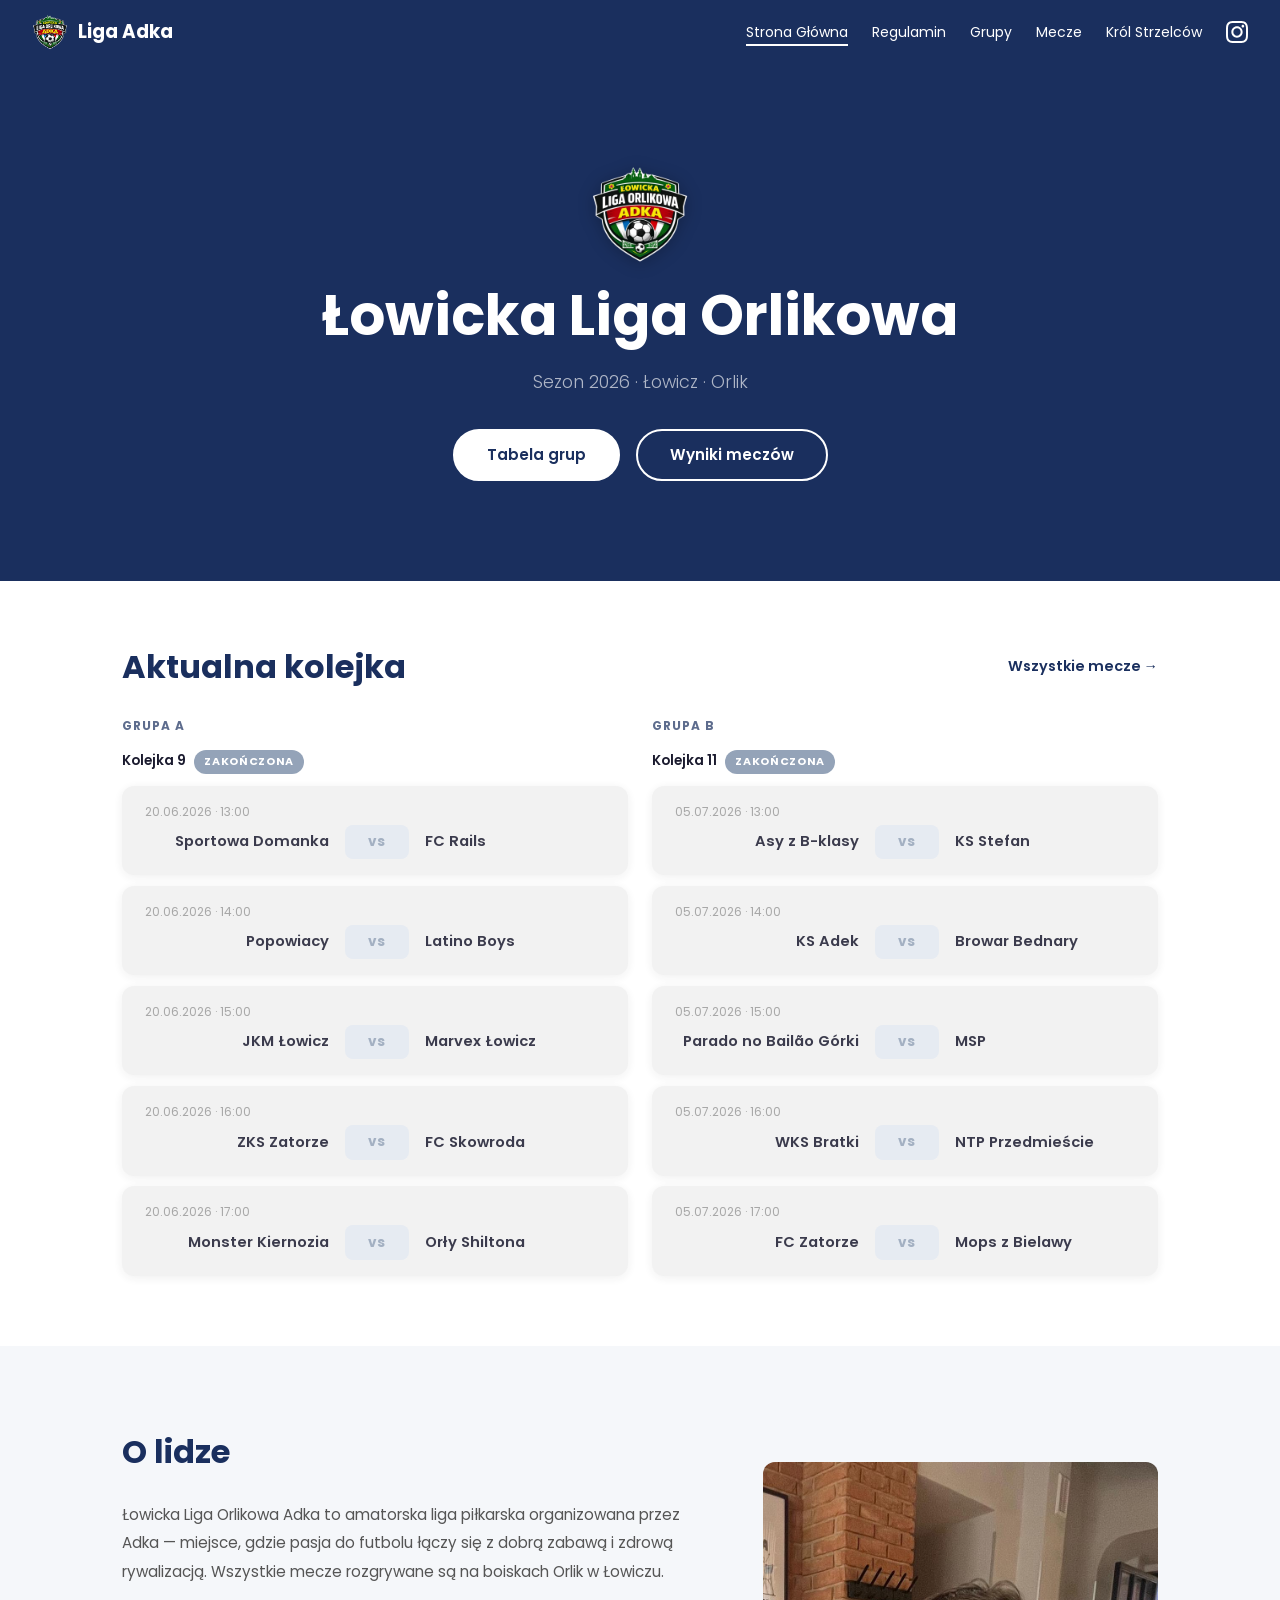
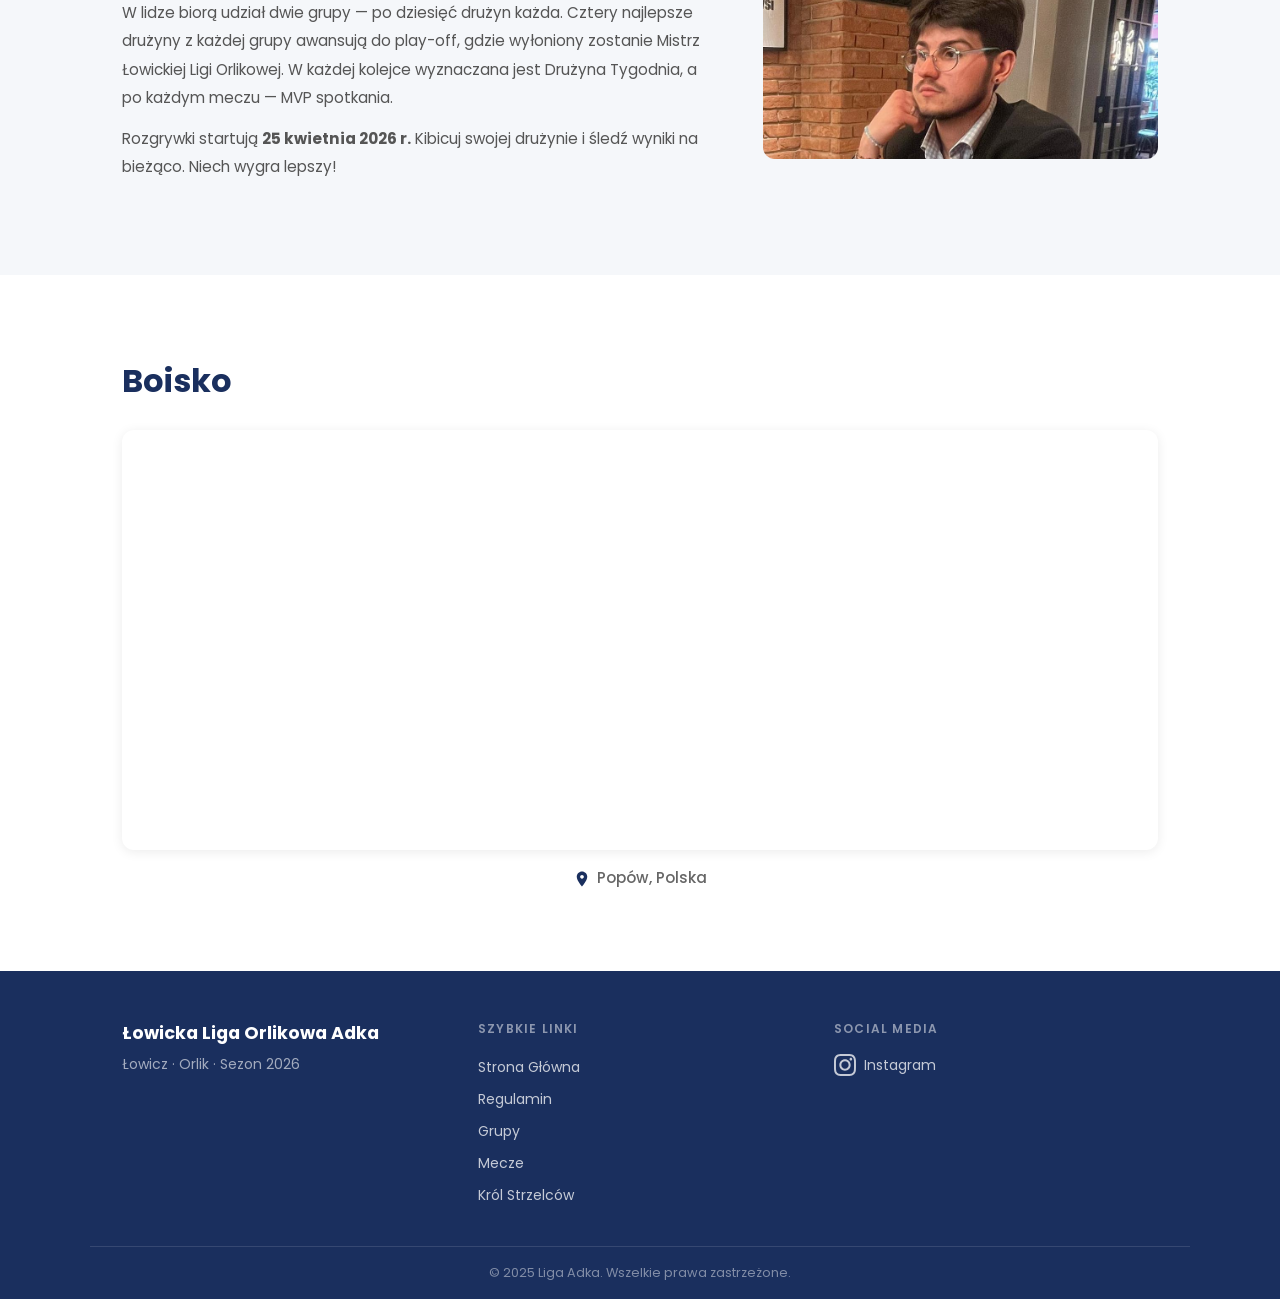
==== commit 6c334fab: "Dodanie zdjecia Adka i logo ligi na stronke - Hero: SVG placeholder zastąpiony ligaadkalogo.png - He" ====
--- a/index.html
+++ b/index.html
@@ -15,10 +15,7 @@
 <!-- ======== HEADER ======== -->
 <header>
   <a href="index.html" class="header-logo">
-    <svg width="36" height="36" viewBox="0 0 36 36" fill="none" aria-hidden="true">
-      <circle cx="18" cy="18" r="17" stroke="white" stroke-width="2"/>
-      <text x="18" y="24" text-anchor="middle" fill="white" font-family="Poppins,sans-serif" font-size="12" font-weight="700">LA</text>
-    </svg>
+    <img src="/public/ligaadkalogo.png" alt="Logo Liga Adka" class="header-logo-img" />
     Liga Adka
   </a>
   <nav aria-label="Główna nawigacja">
@@ -54,10 +51,7 @@
 
   <!-- HERO -->
   <section class="hero">
-    <svg class="hero-logo" viewBox="0 0 80 80" fill="none" aria-label="Logo Liga Adka">
-      <circle cx="40" cy="40" r="38" stroke="white" stroke-width="3"/>
-      <text x="40" y="52" text-anchor="middle" fill="white" font-family="Poppins,sans-serif" font-size="26" font-weight="700">LA</text>
-    </svg>
+    <img src="/public/ligaadkalogo.png" alt="Logo Liga Adka" class="hero-logo" />
     <h1>Łowicka Liga Orlikowa</h1>
     <p>Sezon 2026 · Łowicz · Orlik</p>
     <div class="hero-buttons">
@@ -89,8 +83,8 @@
           <p>W lidze biorą udział dwie grupy — po dziesięć drużyn każda. Cztery najlepsze drużyny z każdej grupy awansują do play-off, gdzie wyłoniony zostanie Mistrz Łowickiej Ligi Orlikowej. W każdej kolejce wyznaczana jest Drużyna Tygodnia, a po każdym meczu — MVP spotkania.</p>
           <p>Rozgrywki startują <strong>25 kwietnia 2026 r.</strong> Kibicuj swojej drużynie i śledź wyniki na bieżąco. Niech wygra lepszy!</p>
         </div>
-        <div class="about-image" role="img" aria-label="Zdjęcie Adka">
-          Zdjęcie Adka
+        <div class="about-image">
+          <img src="/public/adek.JPG" alt="Adek – organizator ligi" />
         </div>
       </div>
     </div>
--- a/style.css
+++ b/style.css
@@ -54,7 +54,7 @@
   flex-shrink: 0;
 }
 
-.header-logo svg { width: 36px; height: 36px; }
+.header-logo-img { width: 36px; height: 36px; object-fit: contain; }
 
 header > nav {
   display: flex;
@@ -184,7 +184,7 @@
   gap: 1.25rem;
 }
 
-.hero-logo { width: 80px; height: 80px; }
+.hero-logo { width: 100px; height: 100px; object-fit: contain; filter: drop-shadow(0 2px 8px rgba(0,0,0,0.25)); }
 
 .hero h1 {
   color: var(--white);
@@ -280,17 +280,17 @@
 }
 
 .about-image {
-  background: #ced3e0;
   border-radius: var(--radius);
   aspect-ratio: 4/3;
-  display: flex;
-  align-items: center;
-  justify-content: center;
-  color: #777;
-  font-size: 0.9rem;
-  text-align: center;
-  font-weight: 500;
-  letter-spacing: 0.02em;
+  overflow: hidden;
+}
+
+.about-image img {
+  width: 100%;
+  height: 100%;
+  object-fit: cover;
+  object-position: center top;
+  display: block;
 }
 
 /* ======== LOCATION ======== */
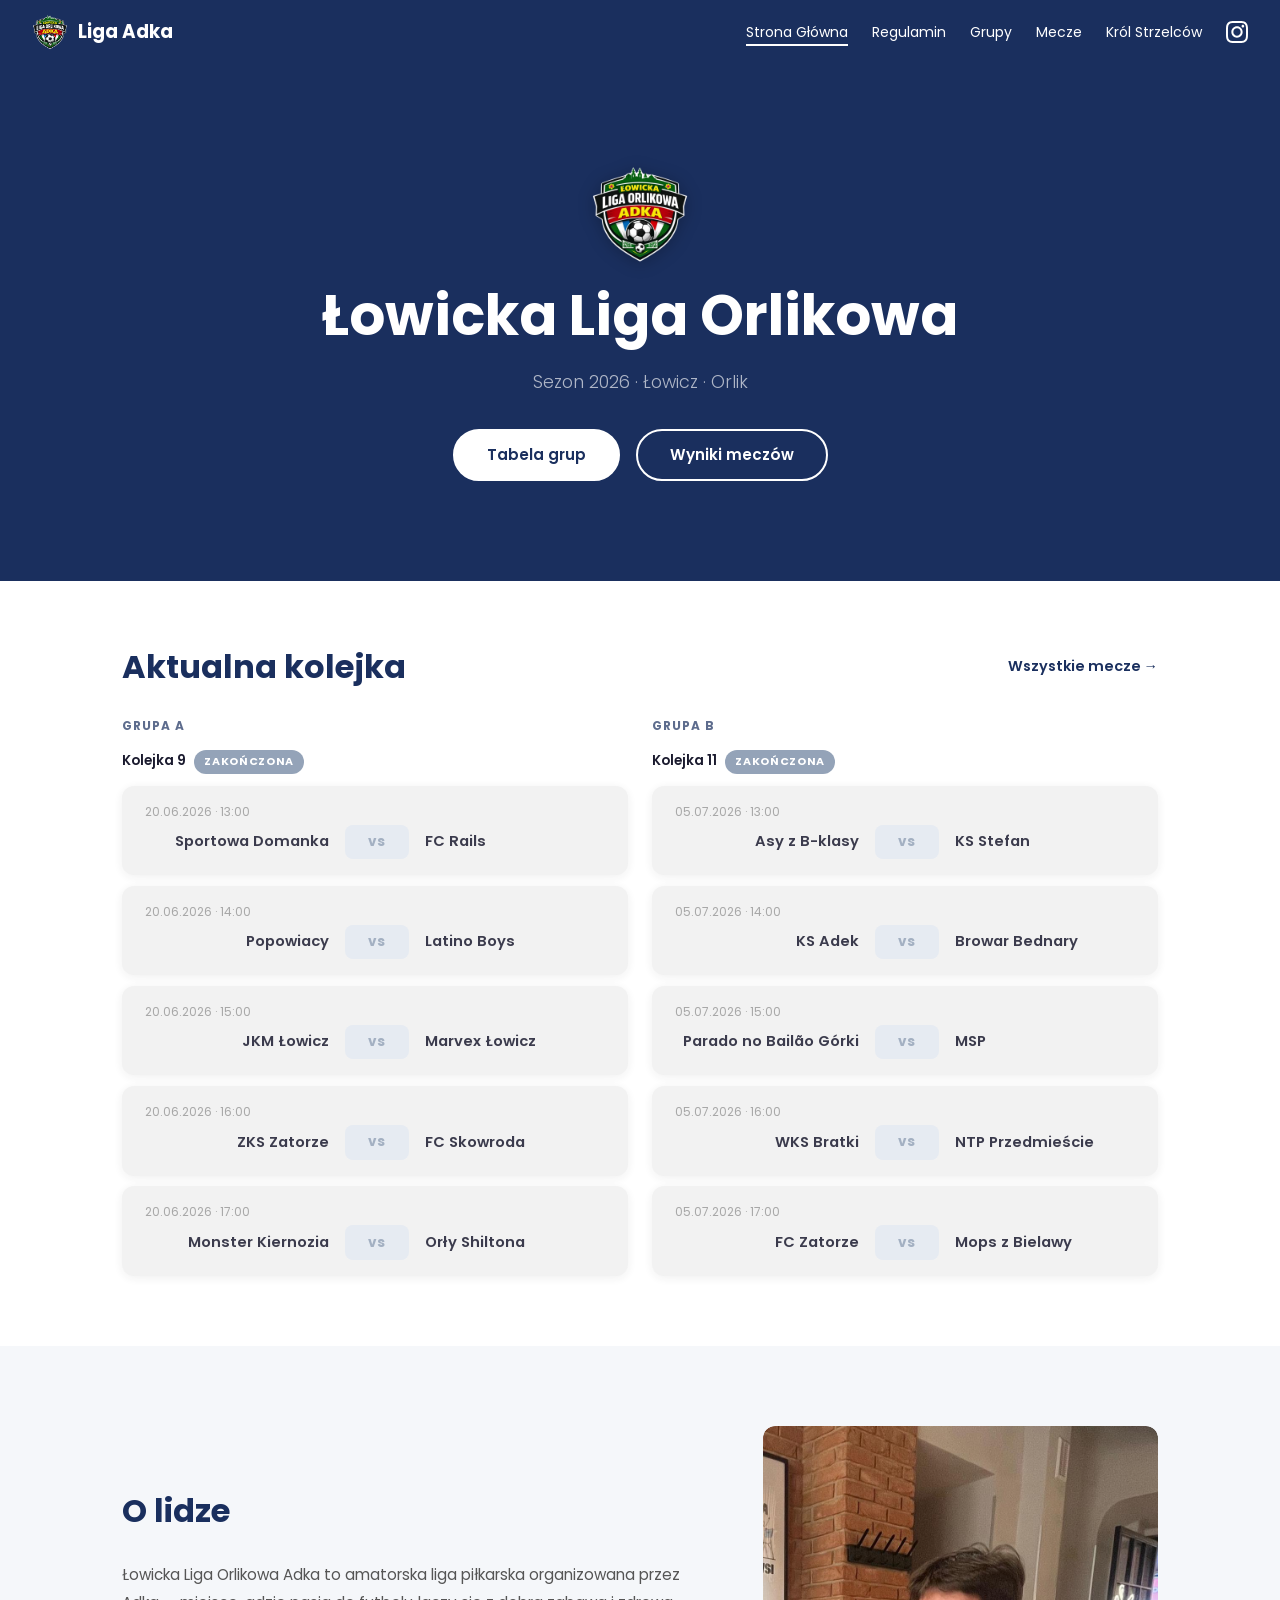
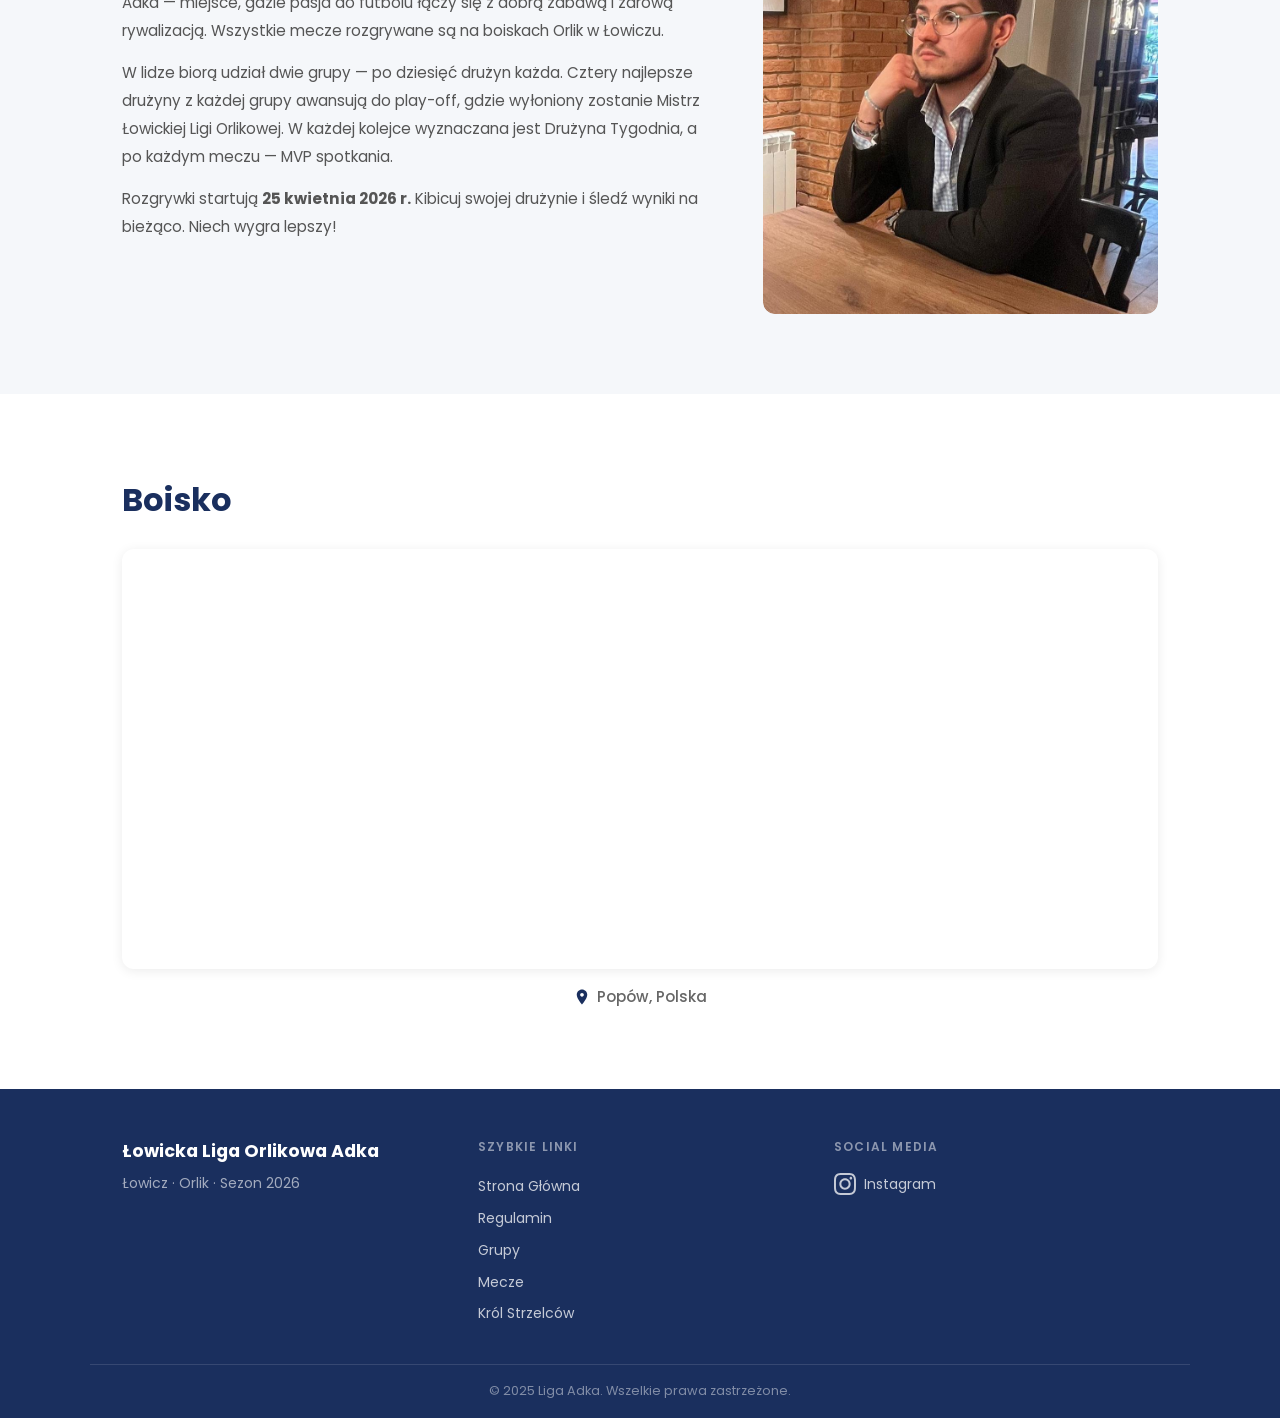
==== commit 0542cdf2: "Usuniecie wszystkich komentarzy z kodu (HTML, JS, CSS) Co-Authored-By: Claude Sonnet 4.6 <noreply@an" ====
--- a/index.html
+++ b/index.html
@@ -12,10 +12,9 @@
 </head>
 <body>
 
-<!-- ======== HEADER ======== -->
 <header>
   <a href="index.html" class="header-logo">
-    <img src="/public/ligaadkalogo.png" alt="Logo Liga Adka" class="header-logo-img" />
+    <img src="/assets/ligaadkalogo.png" alt="Logo Liga Adka" class="header-logo-img" />
     Liga Adka
   </a>
   <nav aria-label="Główna nawigacja">
@@ -46,12 +45,10 @@
   </a>
 </nav>
 
-<!-- ======== MAIN ======== -->
 <main>
 
-  <!-- HERO -->
   <section class="hero">
-    <img src="/public/ligaadkalogo.png" alt="Logo Liga Adka" class="hero-logo" />
+    <img src="/assets/ligaadkalogo.png" alt="Logo Liga Adka" class="hero-logo" />
     <h1>Łowicka Liga Orlikowa</h1>
     <p>Sezon 2026 · Łowicz · Orlik</p>
     <div class="hero-buttons">
@@ -60,7 +57,6 @@
     </div>
   </section>
 
-  <!-- AKTUALNA KOLEJKA -->
   <section class="index-round-section">
     <div class="container">
       <div class="index-round-header fade-up">
@@ -73,7 +69,6 @@
     </div>
   </section>
 
-  <!-- O LIDZE -->
   <section>
     <div class="container">
       <div class="about-grid fade-up">
@@ -84,13 +79,12 @@
           <p>Rozgrywki startują <strong>25 kwietnia 2026 r.</strong> Kibicuj swojej drużynie i śledź wyniki na bieżąco. Niech wygra lepszy!</p>
         </div>
         <div class="about-image">
-          <img src="/public/adek.JPG" alt="Adek – organizator ligi" />
+          <img src="/assets/adek.JPG" alt="Adek – organizator ligi" />
         </div>
       </div>
     </div>
   </section>
 
-  <!-- BOISKO -->
   <section class="location-section">
     <div class="container">
       <h2 class="fade-up">Boisko</h2>
@@ -112,7 +106,6 @@
 
 </main>
 
-<!-- ======== FOOTER ======== -->
 <footer>
   <div class="footer-inner">
     <div class="footer-brand">
--- a/style.css
+++ b/style.css
@@ -30,7 +30,6 @@
 
 main { flex: 1; }
 
-/* ======== HEADER ======== */
 header {
   position: sticky;
   top: 0;
@@ -89,7 +88,6 @@
 header > nav a.instagram-link { display: flex; align-items: center; }
 header > nav a.instagram-link svg { width: 22px; height: 22px; fill: var(--white); }
 
-/* ======== HAMBURGER ======== */
 .hamburger {
   display: none;
   flex-direction: column;
@@ -116,7 +114,6 @@
 .hamburger.open span:nth-child(2) { opacity: 0; }
 .hamburger.open span:nth-child(3) { transform: translateY(-8px) rotate(-45deg); }
 
-/* ======== MOBILE NAV ======== */
 .mobile-nav {
   display: none;
   position: fixed;
@@ -173,7 +170,6 @@
 
 .nav-overlay.open { display: block; }
 
-/* ======== HERO ======== */
 .hero {
   background: var(--primary);
   padding: 100px 2rem;
@@ -207,7 +203,6 @@
   margin-top: 0.75rem;
 }
 
-/* ======== BUTTONS ======== */
 .btn {
   display: inline-block;
   padding: 0.75rem 2rem;
@@ -236,7 +231,6 @@
 
 .btn-outline:hover { background: rgba(255,255,255,0.15); }
 
-/* ======== LAYOUT ======== */
 section { padding: 80px 0; }
 
 .container {
@@ -264,7 +258,6 @@
   margin-bottom: 1.5rem;
 }
 
-/* ======== O LIDZE ======== */
 .about-grid {
   display: grid;
   grid-template-columns: 3fr 2fr;
@@ -281,19 +274,17 @@
 
 .about-image {
   border-radius: var(--radius);
-  aspect-ratio: 4/3;
   overflow: hidden;
+  align-self: start;
 }
 
 .about-image img {
   width: 100%;
-  height: 100%;
-  object-fit: cover;
-  object-position: center top;
+  height: auto;
   display: block;
-}
-
-/* ======== LOCATION ======== */
+  border-radius: var(--radius);
+}
+
 .location-section { background: var(--white); }
 
 .map-wrapper {
@@ -322,7 +313,6 @@
 
 .location-label svg { width: 18px; height: 18px; fill: var(--primary); flex-shrink: 0; }
 
-/* ======== TABS ======== */
 .tabs-wrapper { margin-bottom: 0; }
 
 .tabs {
@@ -353,7 +343,6 @@
 .tab-panel { display: none; }
 .tab-panel.active { display: block; }
 
-/* ======== TABLES ======== */
 .table-wrapper {
   overflow-x: auto;
   border-radius: var(--radius);
@@ -398,7 +387,6 @@
   font-size: 1rem;
 }
 
-/* Top 3 scorer */
 tr.gold   { background: #fffbeb; }
 tr.silver { background: #f8f9fa; }
 tr.bronze { background: #fff5f0; }
@@ -407,7 +395,6 @@
 tr.silver td:nth-child(1) { font-weight: 700; color: #6b7280; }
 tr.bronze td:nth-child(1) { font-weight: 700; color: #92400e; }
 
-/* Playoff advancement zone */
 tr.advances td:first-child {
   border-left: 3px solid #27ae60;
   padding-left: calc(1rem - 3px);
@@ -436,7 +423,6 @@
   border-bottom: 2px dashed #27ae60 !important;
 }
 
-/* ======== ROUND NAVIGATOR ======== */
 .round-nav {
   display: flex;
   align-items: center;
@@ -535,7 +521,6 @@
 .round-dot.active   { background: var(--primary); transform: scale(1.4); }
 .round-dot.today    { background: #27ae60; }
 
-/* ======== MATCH CARDS ======== */
 .match-card {
   background: var(--white);
   border-radius: var(--radius);
@@ -613,7 +598,6 @@
   font-size: 0.92rem;
 }
 
-/* ======== INDEX ROUND PREVIEW ======== */
 .index-round-section {
   background: var(--white);
   padding: 60px 0;
@@ -674,7 +658,6 @@
   .round-preview-grid { grid-template-columns: 1fr; }
 }
 
-/* ======== CLUB LINK IN TABLE ======== */
 .club-link {
   background: none;
   border: none;
@@ -696,7 +679,6 @@
   opacity: 0.8;
 }
 
-/* ======== CLUB MODAL ======== */
 .club-modal-overlay {
   display: none;
   position: fixed;
@@ -850,7 +832,6 @@
   font-weight: 700;
 }
 
-/* ======== REGULAMIN ======== */
 .regulamin-card {
   background: var(--white);
   border-radius: var(--radius);
@@ -886,7 +867,6 @@
 
 .regulamin-card li { margin-bottom: 0.35rem; }
 
-/* ======== FOOTER ======== */
 footer {
   background: var(--primary);
   color: var(--white);
@@ -947,7 +927,6 @@
   margin: 0 auto;
 }
 
-/* ======== SPINNER & ERROR ======== */
 .spinner-wrap {
   display: flex;
   justify-content: center;
@@ -976,7 +955,6 @@
   box-shadow: var(--card-shadow);
 }
 
-/* ======== FADE-UP ANIMATION ======== */
 .fade-up {
   opacity: 0;
   transform: translateY(28px);
@@ -988,15 +966,13 @@
   transform: translateY(0);
 }
 
-/* ======== PAGE SECTION INTRO ======== */
 .section-intro {
   padding: 2.5rem 0 0;
 }
 
-/* ======== RESPONSIVE ======== */
 @media (max-width: 900px) {
   .about-grid { grid-template-columns: 1fr; }
-  .about-image { aspect-ratio: 16/7; order: -1; }
+  .about-image { order: -1; }
   .footer-inner { grid-template-columns: 1fr 1fr; }
   .footer-brand { grid-column: 1 / -1; }
 }
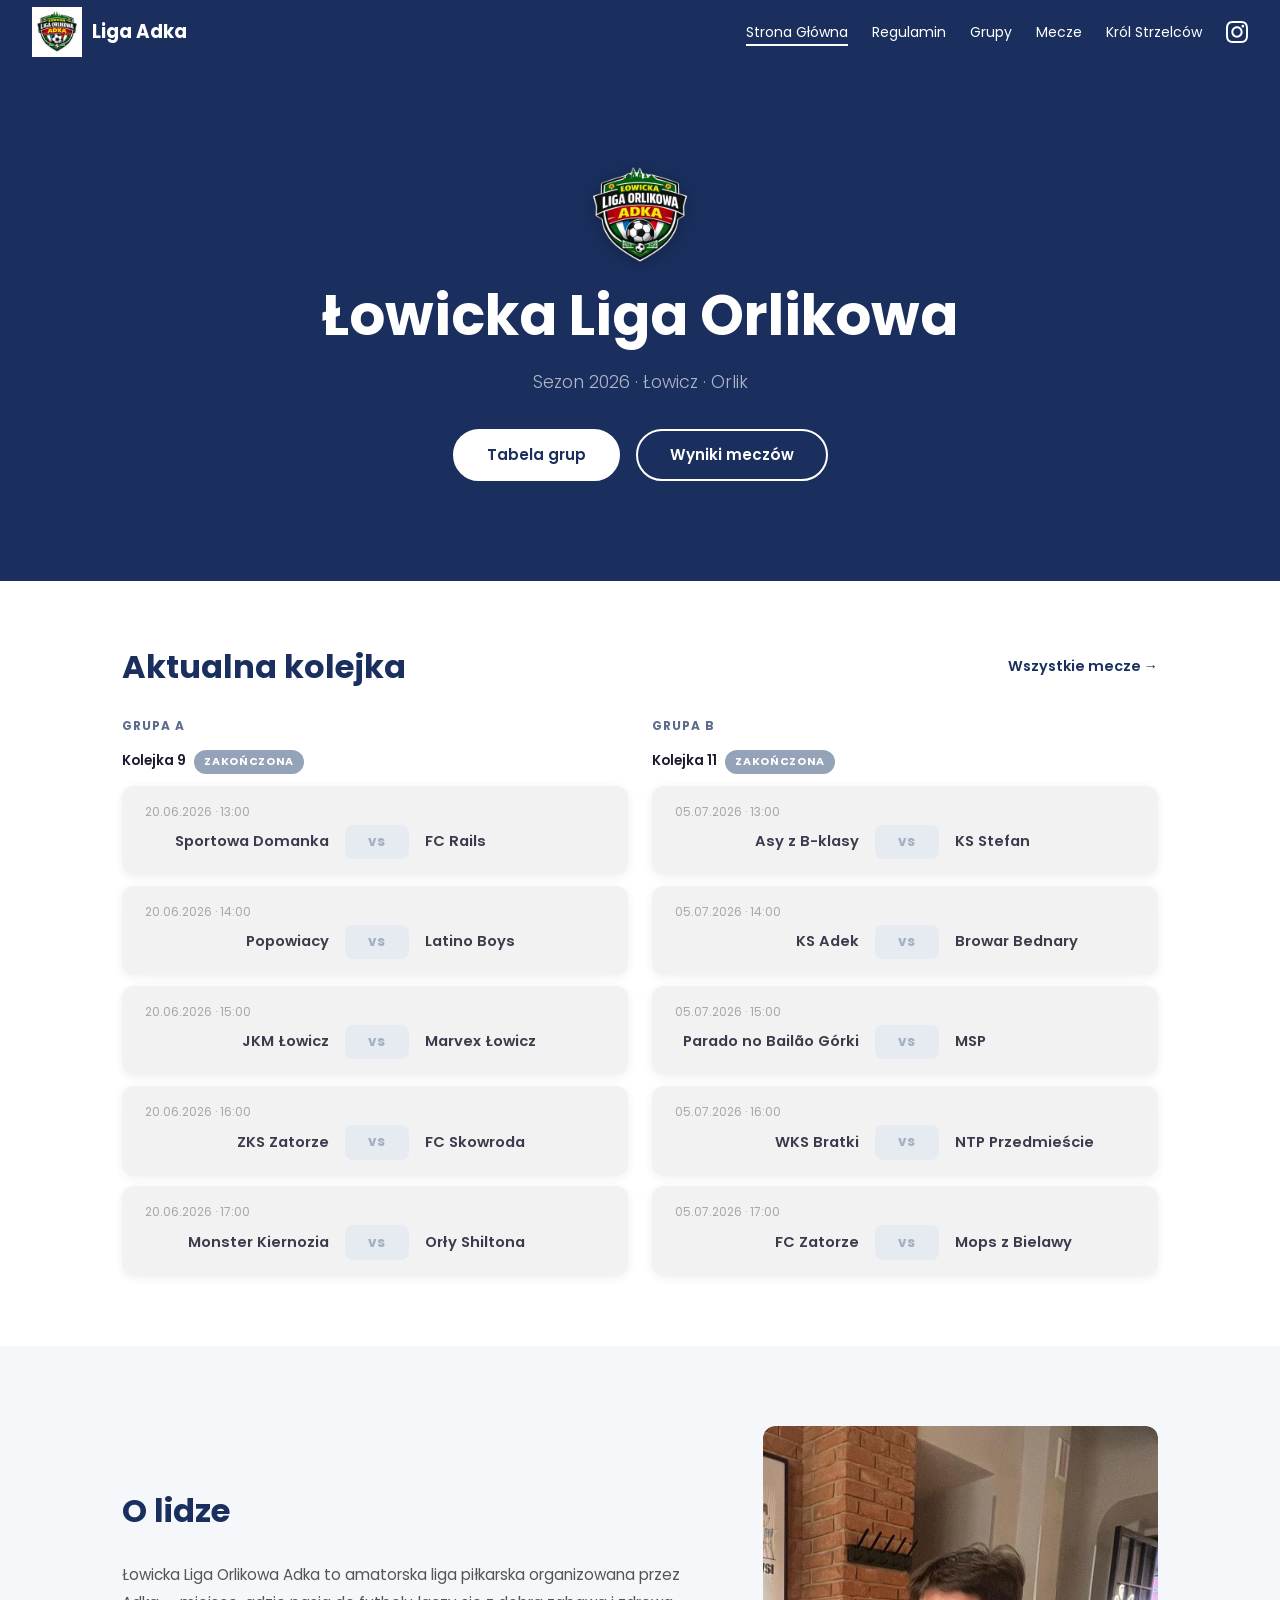
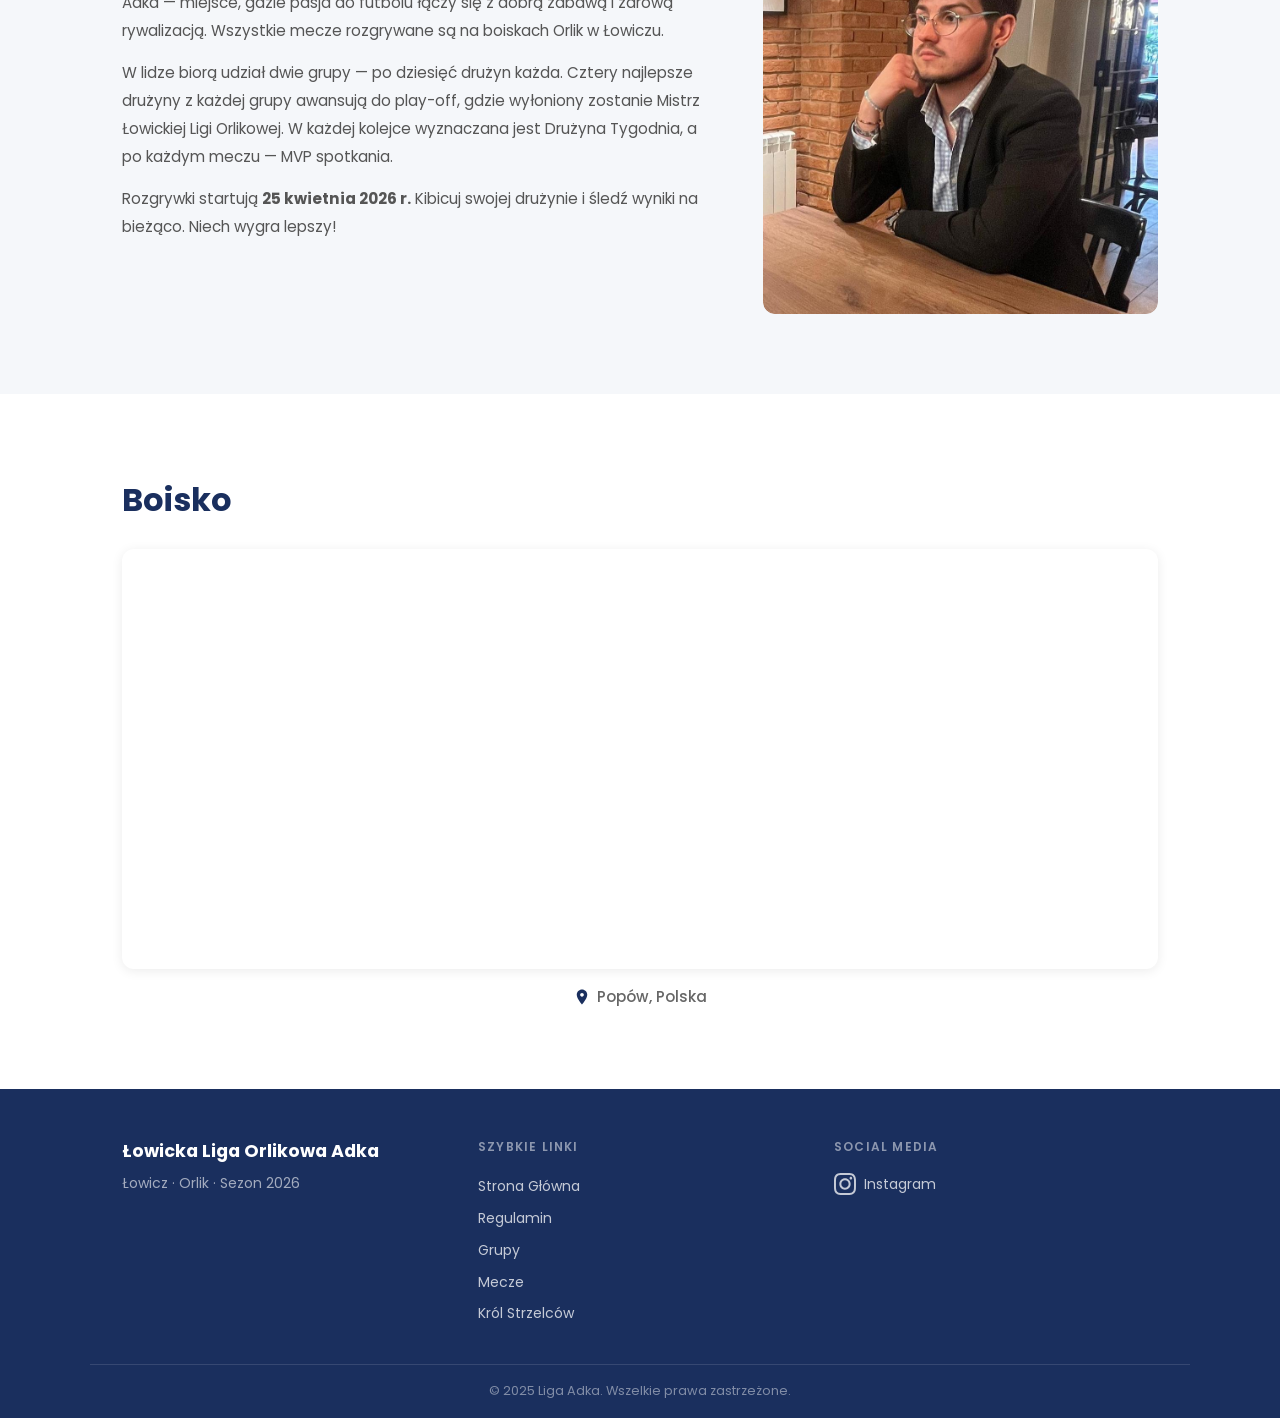
==== commit b5dae376: "Dodanie favicon i nowego logo w headerze - favicon.ico / favicon-32.png / favicon-180.png w <head> w" ====
--- a/index.html
+++ b/index.html
@@ -8,13 +8,16 @@
   <link rel="preconnect" href="https://fonts.googleapis.com" />
   <link rel="preconnect" href="https://fonts.gstatic.com" crossorigin />
   <link href="https://fonts.googleapis.com/css2?family=Poppins:wght@300;400;600;700&display=swap" rel="stylesheet" />
+  <link rel="icon" type="image/x-icon" href="/assets/favicon.ico">
+  <link rel="icon" type="image/png" sizes="32x32" href="/assets/favicon-32.png">
+  <link rel="apple-touch-icon" href="/assets/favicon-180.png">
   <link rel="stylesheet" href="style.css" />
 </head>
 <body>
 
 <header>
   <a href="index.html" class="header-logo">
-    <img src="/assets/ligaadkalogo.png" alt="Logo Liga Adka" class="header-logo-img" />
+    <img src="/assets/logo.png" alt="Liga Adka" style="height:50px;">
     Liga Adka
   </a>
   <nav aria-label="Główna nawigacja">
@@ -23,7 +26,7 @@
     <a href="grupy.html">Grupy</a>
     <a href="mecze.html">Mecze</a>
     <a href="krol-strzelcow.html">Król Strzelców</a>
-    <a href="#" class="instagram-link" aria-label="Instagram">
+    <a href="https://www.instagram.com/alo_lowicz?igsh=MTcydXJ3M2UyYjkybQ==" class="instagram-link" target="_blank" rel="noopener noreferrer" aria-label="Instagram">
       <svg viewBox="0 0 24 24" aria-hidden="true"><path d="M12 2.163c3.204 0 3.584.012 4.85.07 3.252.148 4.771 1.691 4.919 4.919.058 1.265.069 1.645.069 4.849 0 3.205-.012 3.584-.069 4.849-.149 3.225-1.664 4.771-4.919 4.919-1.266.058-1.644.07-4.85.07-3.204 0-3.584-.012-4.849-.07-3.26-.149-4.771-1.699-4.919-4.92-.058-1.265-.07-1.644-.07-4.849 0-3.204.013-3.583.07-4.849.149-3.227 1.664-4.771 4.919-4.919 1.266-.057 1.645-.069 4.849-.069zm0-2.163c-3.259 0-3.667.014-4.947.072-4.358.2-6.78 2.618-6.98 6.98-.059 1.281-.073 1.689-.073 4.948 0 3.259.014 3.668.072 4.948.2 4.358 2.618 6.78 6.98 6.98 1.281.058 1.689.072 4.948.072 3.259 0 3.668-.014 4.948-.072 4.354-.2 6.782-2.618 6.979-6.98.059-1.28.073-1.689.073-4.948 0-3.259-.014-3.667-.072-4.947-.196-4.354-2.617-6.78-6.979-6.98-1.281-.059-1.69-.073-4.949-.073zm0 5.838c-3.403 0-6.162 2.759-6.162 6.162s2.759 6.163 6.162 6.163 6.162-2.759 6.162-6.163c0-3.403-2.759-6.162-6.162-6.162zm0 10.162c-2.209 0-4-1.79-4-4 0-2.209 1.791-4 4-4s4 1.791 4 4c0 2.21-1.791 4-4 4zm6.406-11.845c-.796 0-1.441.645-1.441 1.44s.645 1.44 1.441 1.44c.795 0 1.439-.645 1.439-1.44s-.644-1.44-1.439-1.44z"/></svg>
     </a>
   </nav>
@@ -39,7 +42,7 @@
   <a href="grupy.html">Grupy</a>
   <a href="mecze.html">Mecze</a>
   <a href="krol-strzelcow.html">Król Strzelców</a>
-  <a href="#" class="instagram-link" aria-label="Instagram">
+  <a href="https://www.instagram.com/alo_lowicz?igsh=MTcydXJ3M2UyYjkybQ==" class="instagram-link" target="_blank" rel="noopener noreferrer" aria-label="Instagram">
     <svg viewBox="0 0 24 24" aria-hidden="true"><path d="M12 2.163c3.204 0 3.584.012 4.85.07 3.252.148 4.771 1.691 4.919 4.919.058 1.265.069 1.645.069 4.849 0 3.205-.012 3.584-.069 4.849-.149 3.225-1.664 4.771-4.919 4.919-1.266.058-1.644.07-4.85.07-3.204 0-3.584-.012-4.849-.07-3.26-.149-4.771-1.699-4.919-4.92-.058-1.265-.07-1.644-.07-4.849 0-3.204.013-3.583.07-4.849.149-3.227 1.664-4.771 4.919-4.919 1.266-.057 1.645-.069 4.849-.069zm0-2.163c-3.259 0-3.667.014-4.947.072-4.358.2-6.78 2.618-6.98 6.98-.059 1.281-.073 1.689-.073 4.948 0 3.259.014 3.668.072 4.948.2 4.358 2.618 6.78 6.98 6.98 1.281.058 1.689.072 4.948.072 3.259 0 3.668-.014 4.948-.072 4.354-.2 6.782-2.618 6.979-6.98.059-1.28.073-1.689.073-4.948 0-3.259-.014-3.667-.072-4.947-.196-4.354-2.617-6.78-6.979-6.98-1.281-.059-1.69-.073-4.949-.073zm0 5.838c-3.403 0-6.162 2.759-6.162 6.162s2.759 6.163 6.162 6.163 6.162-2.759 6.162-6.163c0-3.403-2.759-6.162-6.162-6.162zm0 10.162c-2.209 0-4-1.79-4-4 0-2.209 1.791-4 4-4s4 1.791 4 4c0 2.21-1.791 4-4 4zm6.406-11.845c-.796 0-1.441.645-1.441 1.44s.645 1.44 1.441 1.44c.795 0 1.439-.645 1.439-1.44s-.644-1.44-1.439-1.44z"/></svg>
     Instagram
   </a>
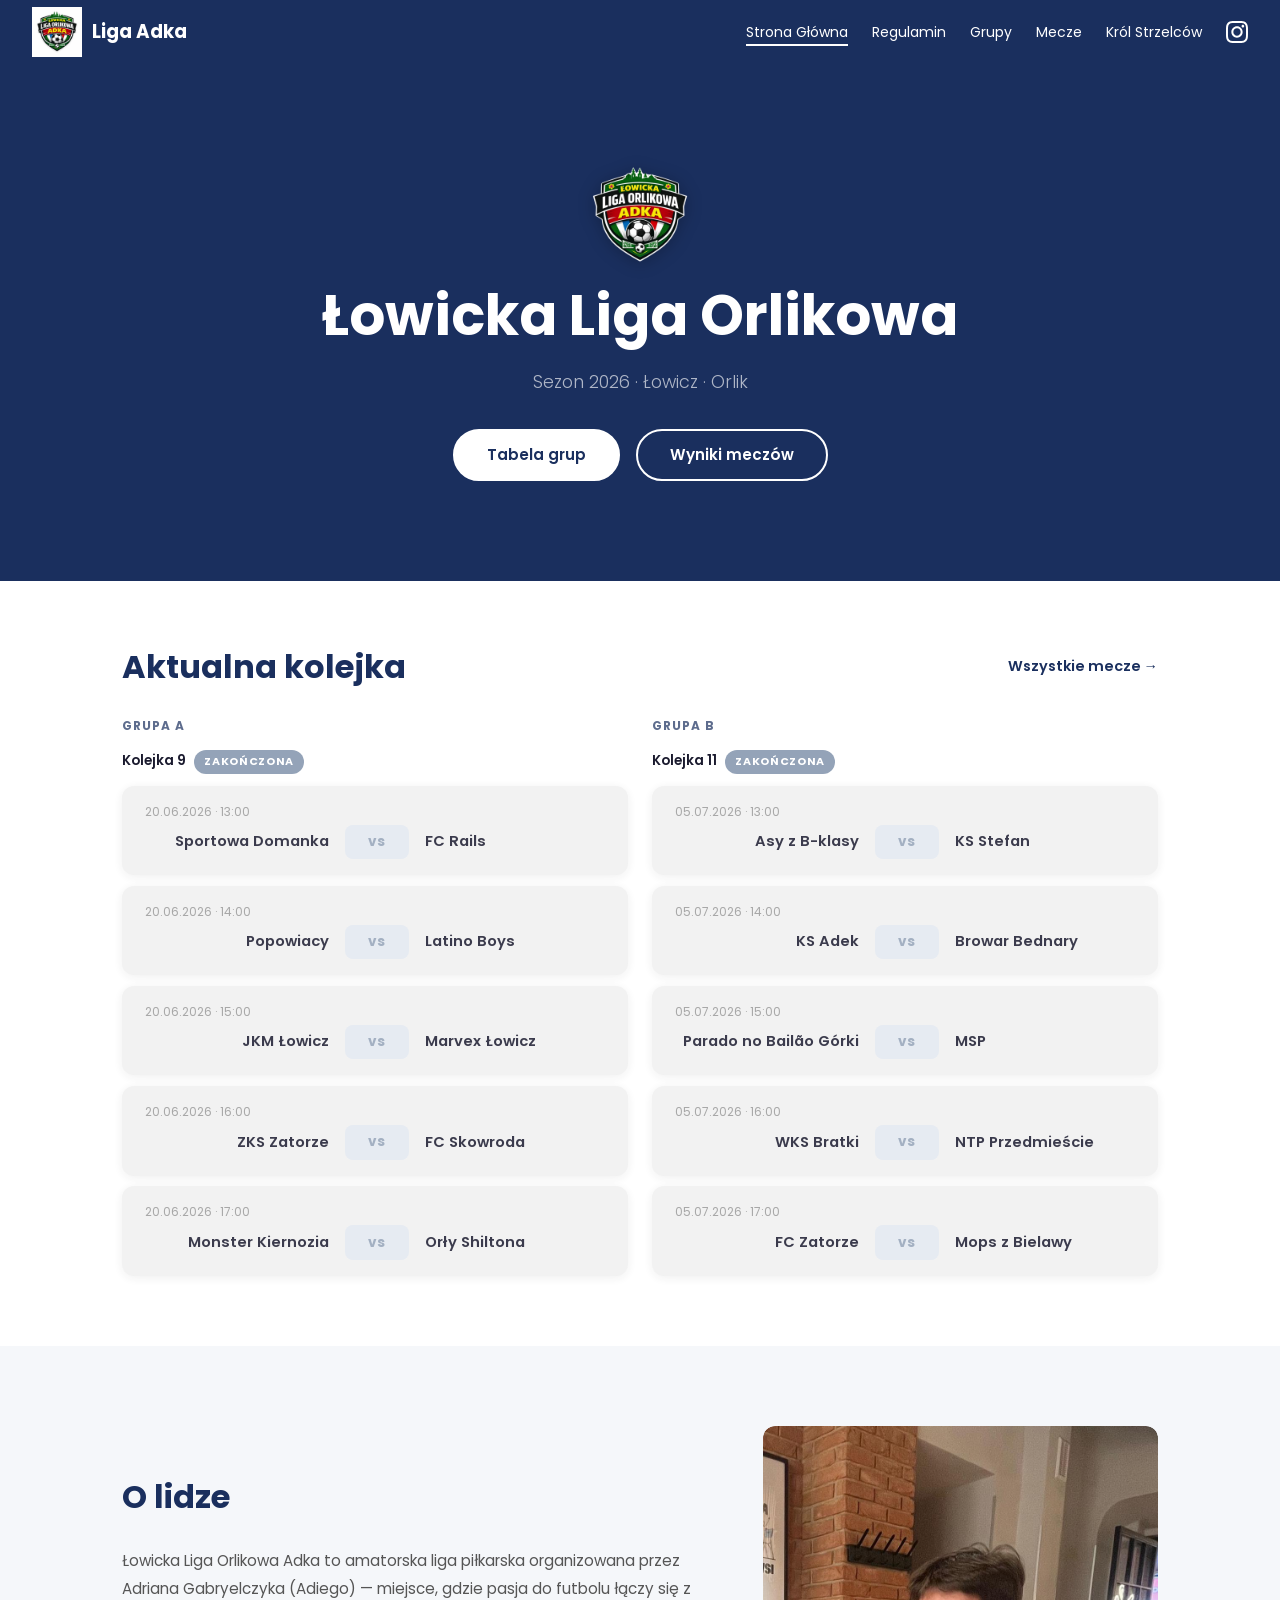
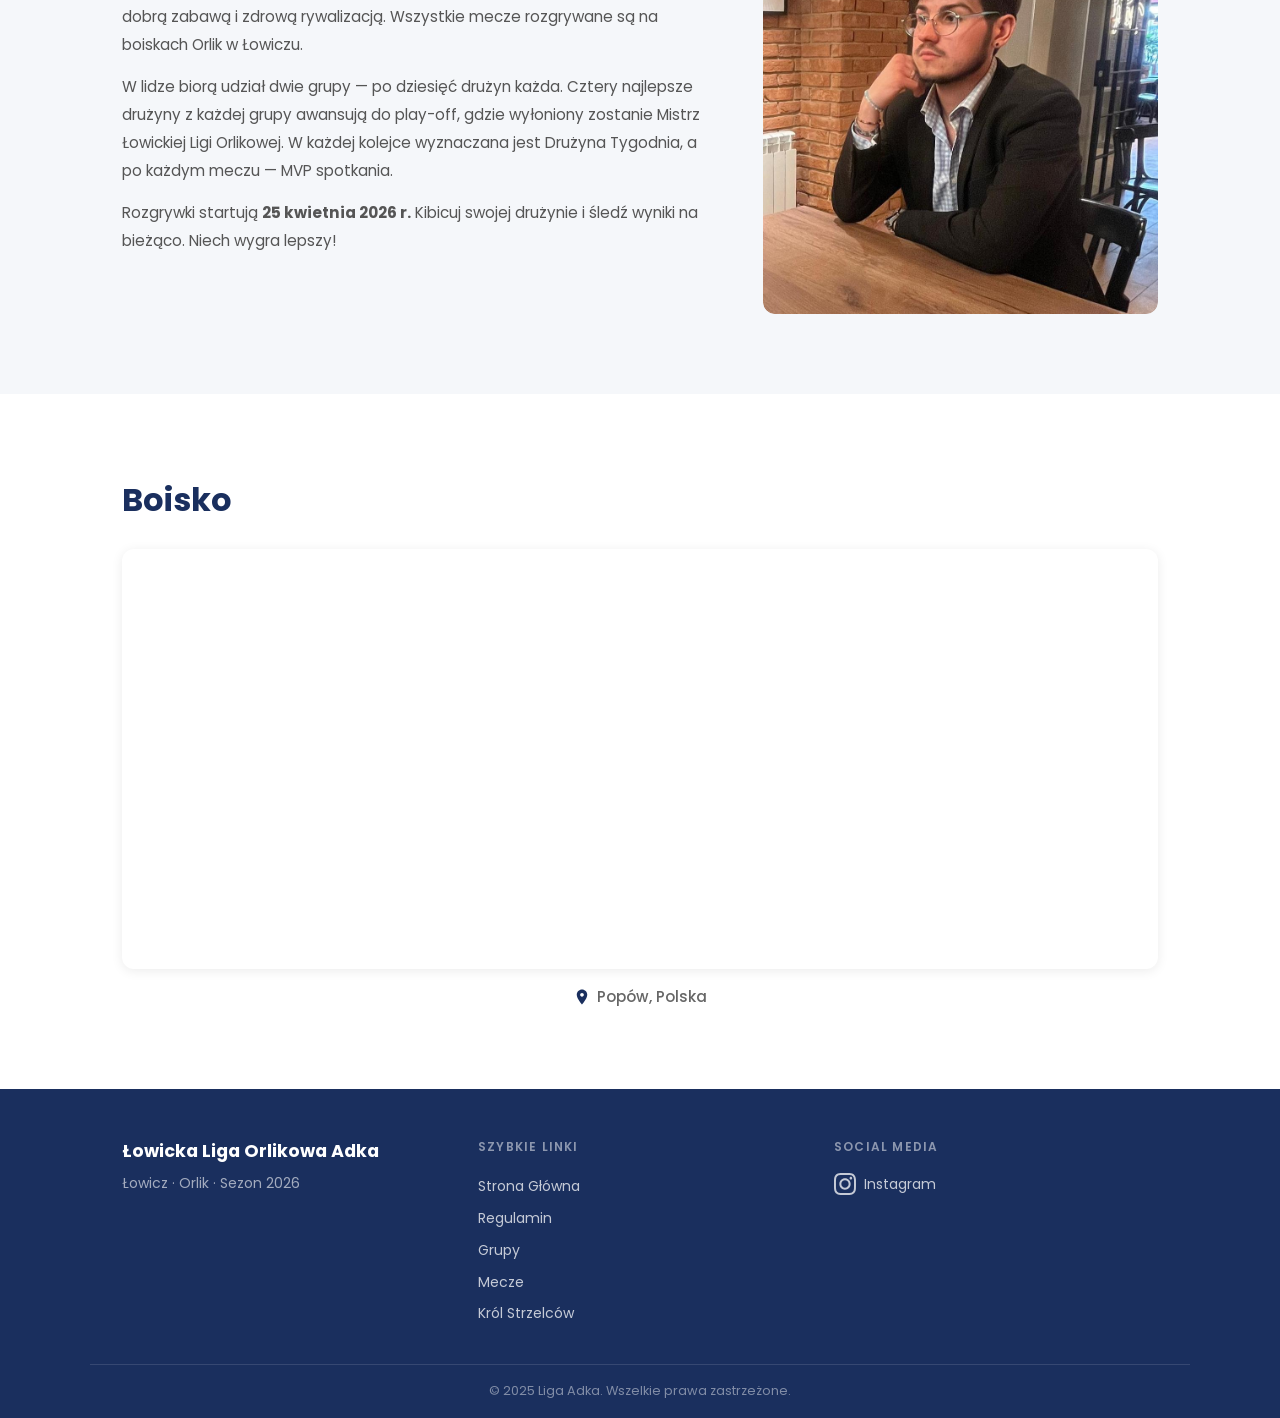
==== commit f1264417: "Aktualizacja opisu organizatora ligi w sekcji O lidze Co-Authored-By: Claude Sonnet 4.6 <noreply@ant" ====
--- a/index.html
+++ b/index.html
@@ -77,7 +77,7 @@
       <div class="about-grid fade-up">
         <div class="about-text">
           <h2>O lidze</h2>
-          <p>Łowicka Liga Orlikowa Adka to amatorska liga piłkarska organizowana przez Adka — miejsce, gdzie pasja do futbolu łączy się z dobrą zabawą i zdrową rywalizacją. Wszystkie mecze rozgrywane są na boiskach Orlik w Łowiczu.</p>
+          <p>Łowicka Liga Orlikowa Adka to amatorska liga piłkarska organizowana przez Adriana Gabryelczyka (Adiego) — miejsce, gdzie pasja do futbolu łączy się z dobrą zabawą i zdrową rywalizacją. Wszystkie mecze rozgrywane są na boiskach Orlik w Łowiczu.</p>
           <p>W lidze biorą udział dwie grupy — po dziesięć drużyn każda. Cztery najlepsze drużyny z każdej grupy awansują do play-off, gdzie wyłoniony zostanie Mistrz Łowickiej Ligi Orlikowej. W każdej kolejce wyznaczana jest Drużyna Tygodnia, a po każdym meczu — MVP spotkania.</p>
           <p>Rozgrywki startują <strong>25 kwietnia 2026 r.</strong> Kibicuj swojej drużynie i śledź wyniki na bieżąco. Niech wygra lepszy!</p>
         </div>
